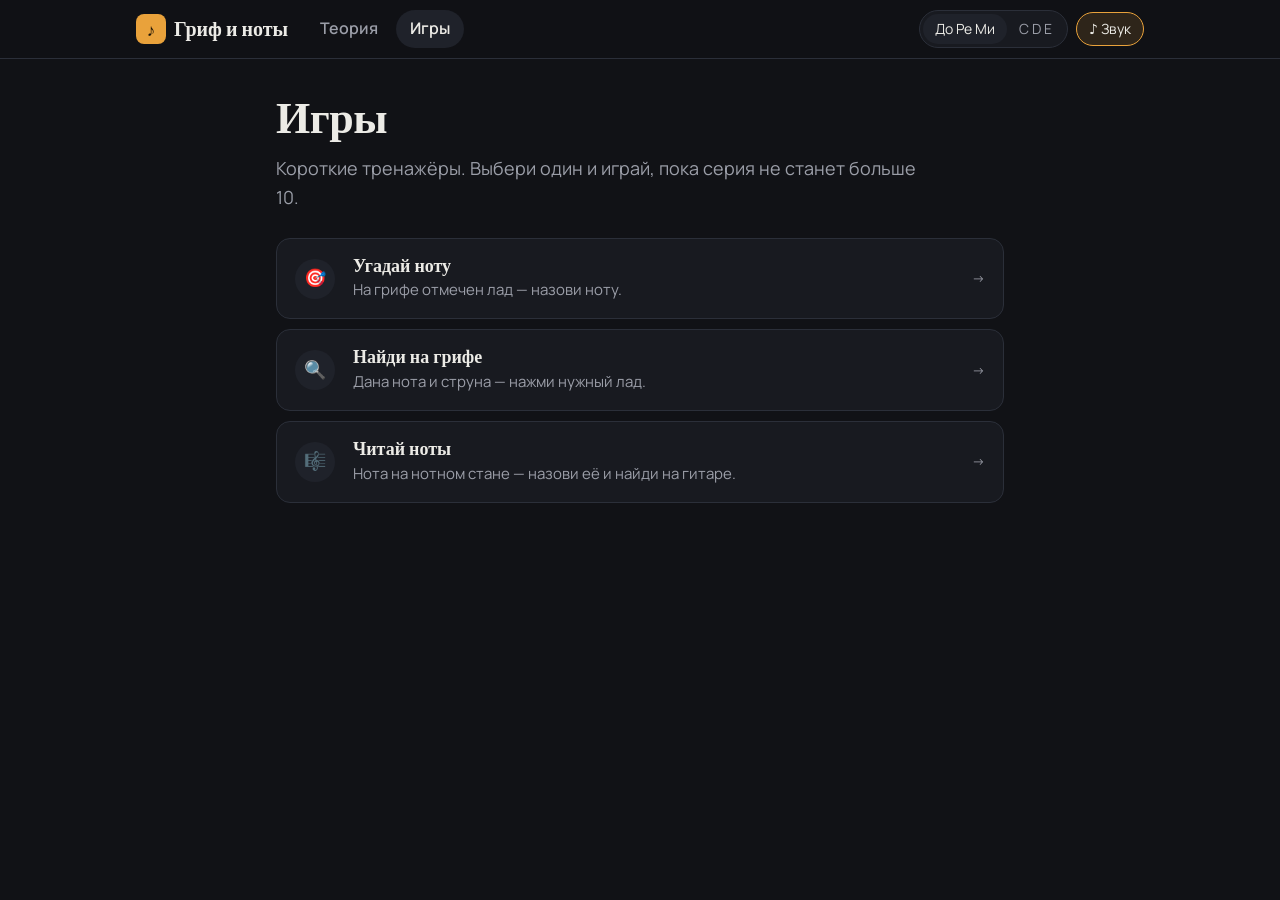
==== games/index.html @ 52883023 "Split site into theory lessons and separate games - Home page with two sections: Theory and Games - " ====
<!doctype html>
<html lang="ru">
<head>
  <meta charset="utf-8">
  <meta name="viewport" content="width=device-width, initial-scale=1">
  <title>Игры · Гриф и ноты</title>
  <link rel="preconnect" href="https://fonts.googleapis.com">
  <link rel="preconnect" href="https://fonts.gstatic.com" crossorigin>
  <link rel="stylesheet" href="https://fonts.googleapis.com/css2?family=Fraunces:ital,opsz,wght@0,9..144,600;1,9..144,600&family=Manrope:wght@400;600;700;800&display=swap">
  <link rel="stylesheet" href="../css/style.css">
</head>
<body data-root="../" data-section="games">
  <main class="page narrow">
    <h1>Игры</h1>
    <p class="lead">Короткие тренажёры. Выбери один и играй, пока серия не станет больше 10.</p>
    <div class="list" id="gameList"></div>
  </main>

  <script src="../js/core.js"></script>
  <script src="../js/layout.js"></script>
  <script>
    $('#gameList').innerHTML = GAMES.map(g => `
      <a class="list-item" href="${g.slug}.html">
        <span class="list-num">${g.icon}</span>
        <div><h3>${g.title}</h3><p>${g.desc}</p></div>
        <span class="badge">${store.best[g.slug] ? 'рекорд ' + store.best[g.slug] : '→'}</span>
      </a>`).join('');
  </script>
</body>
</html>
---- css/style.css ----
/* ==========================================================
   Гриф и ноты — shared styles
   Calm dark UI, one accent colour, sheet music on "paper".
   ========================================================== */

:root {
  --bg: #111216;
  --surface: #181a20;
  --surface-2: #1f222a;
  --border: #2b2f39;
  --text: #ecebe6;
  --muted: #9b9ea8;
  --accent: #e9a23b;
  --accent-soft: rgba(233, 162, 59, 0.14);
  --accent-ink: #1c1407;
  --ok: #3ccf7f;
  --bad: #ef5a54;
  --paper: #f7f3ea;
  --ink: #1d1b18;

  --font-head: 'Fraunces', Georgia, serif;
  --font-body: 'Manrope', system-ui, -apple-system, sans-serif;

  --radius: 14px;
  --radius-sm: 9px;
  color-scheme: dark;
}

* { box-sizing: border-box; }

html, body { margin: 0; background: var(--bg); }

body {
  color: var(--text);
  font-family: var(--font-body);
  font-size: 16px;
  line-height: 1.6;
  -webkit-font-smoothing: antialiased;
}

a { color: inherit; }
button { font: inherit; color: inherit; cursor: pointer; border: 0; background: none; }
button:focus-visible, a:focus-visible, summary:focus-visible {
  outline: 2px solid var(--accent);
  outline-offset: 2px;
}

h1, h2, h3 { font-family: var(--font-head); font-weight: 600; line-height: 1.2; margin: 0; }
h1 { font-size: clamp(30px, 6vw, 44px); letter-spacing: -0.01em; }
h2 { font-size: 24px; margin-top: 40px; margin-bottom: 10px; }
h3 { font-size: 19px; }
p { margin: 0 0 14px; }
.muted { color: var(--muted); }

/* ---------- top bar ---------- */
.topbar {
  position: sticky;
  top: 0;
  z-index: 10;
  background: rgba(17, 18, 22, 0.88);
  backdrop-filter: blur(10px);
  -webkit-backdrop-filter: blur(10px);
  border-bottom: 1px solid var(--border);
}
.topbar-inner {
  max-width: 1040px;
  margin: 0 auto;
  padding: 10px 16px;
  display: flex;
  align-items: center;
  gap: 18px;
  flex-wrap: wrap;
}
.brand {
  font-family: var(--font-head);
  font-weight: 600;
  font-size: 20px;
  text-decoration: none;
  display: flex;
  align-items: center;
  gap: 8px;
}
.brand-mark {
  display: inline-grid;
  place-items: center;
  width: 30px;
  height: 30px;
  border-radius: 8px;
  background: var(--accent);
  color: var(--accent-ink);
  font-size: 17px;
}
.mainnav { display: flex; gap: 4px; }
.mainnav a {
  text-decoration: none;
  padding: 6px 14px;
  border-radius: 999px;
  color: var(--muted);
  font-weight: 600;
}
.mainnav a:hover { color: var(--text); }
.mainnav a[aria-current="true"] { background: var(--surface-2); color: var(--text); }
.topbar-tools { margin-left: auto; display: flex; gap: 8px; align-items: center; }

/* ---------- segmented controls & toggles ---------- */
.seg {
  display: inline-flex;
  background: var(--surface);
  border: 1px solid var(--border);
  border-radius: 999px;
  padding: 3px;
}
.seg button {
  padding: 4px 12px;
  border-radius: 999px;
  font-size: 14px;
  color: var(--muted);
}
.seg button[aria-pressed="true"] { background: var(--surface-2); color: var(--text); }
.toggle {
  padding: 5px 12px;
  border-radius: 999px;
  border: 1px solid var(--border);
  font-size: 14px;
  color: var(--muted);
}
.toggle[aria-pressed="true"] { border-color: var(--accent); color: var(--text); background: var(--accent-soft); }

/* ---------- page shells ---------- */
.page {
  max-width: 1040px;
  margin: 0 auto;
  padding: 32px 16px 80px;
}
.page.narrow { max-width: 760px; }
.crumbs { font-size: 14px; color: var(--muted); margin-bottom: 14px; }
.crumbs a { text-decoration: none; }
.crumbs a:hover { color: var(--text); }
.lead { font-size: 18px; color: var(--muted); max-width: 60ch; margin-top: 10px; }

/* ---------- home ---------- */
.hero { padding: 28px 0 36px; }
.hero h1 { font-size: clamp(36px, 8vw, 60px); }
.hero h1 em { font-style: italic; color: var(--accent); }
.big-cards { display: grid; grid-template-columns: repeat(auto-fit, minmax(min(100%, 320px), 1fr)); gap: 18px; }
.big-card {
  display: flex;
  flex-direction: column;
  gap: 10px;
  padding: 26px;
  border-radius: var(--radius);
  background: var(--surface);
  border: 1px solid var(--border);
  text-decoration: none;
  transition: border-color 0.15s, transform 0.15s;
}
.big-card:hover { border-color: var(--accent); transform: translateY(-2px); }
.big-card .icon { font-size: 34px; line-height: 1; }
.big-card h2 { margin: 0; font-size: 28px; }
.big-card p { color: var(--muted); margin: 0; }
.big-card .meta { margin-top: auto; padding-top: 8px; color: var(--accent); font-weight: 700; font-size: 14px; }

/* ---------- lists of lessons / games ---------- */
.list { display: flex; flex-direction: column; gap: 10px; margin-top: 26px; }
.list-item {
  display: flex;
  align-items: center;
  gap: 18px;
  padding: 16px 18px;
  border-radius: var(--radius);
  background: var(--surface);
  border: 1px solid var(--border);
  text-decoration: none;
  transition: border-color 0.15s;
}
.list-item:hover { border-color: var(--accent); }
.list-num {
  flex: none;
  width: 40px;
  height: 40px;
  border-radius: 50%;
  display: grid;
  place-items: center;
  background: var(--surface-2);
  font-family: var(--font-head);
  font-size: 18px;
}
.list-item.done .list-num { background: var(--accent); color: var(--accent-ink); }
.list-item h3 { font-size: 18px; }
.list-item p { margin: 2px 0 0; color: var(--muted); font-size: 15px; }
.list-item .arrow { margin-left: auto; color: var(--muted); }
.list-item .badge { margin-left: auto; font-size: 13px; color: var(--muted); white-space: nowrap; }

/* ---------- lesson content ---------- */
.lesson h2 { scroll-margin-top: 80px; }
.lesson ul { padding-left: 20px; margin: 0 0 14px; }
.lesson li { margin-bottom: 6px; }
.lesson b { color: #fff; }
.callout {
  border-left: 3px solid var(--accent);
  background: var(--accent-soft);
  padding: 12px 16px;
  border-radius: 0 var(--radius-sm) var(--radius-sm) 0;
  margin: 18px 0;
}
.callout p:last-child { margin: 0; }

/* sheet music on paper */
.example {
  margin: 18px 0 22px;
  background: var(--paper);
  color: var(--ink);
  border-radius: var(--radius);
  padding: 8px 12px 10px;
}
.example .staff { width: 100%; min-height: 60px; }
.example .staff svg { display: block; max-width: 100%; }
.example figcaption {
  display: flex;
  align-items: center;
  justify-content: space-between;
  gap: 12px;
  font-size: 14px;
  color: #6b665d;
  padding: 2px 4px 0;
}
.play-btn {
  flex: none;
  display: inline-flex;
  align-items: center;
  gap: 6px;
  padding: 6px 14px;
  border-radius: 999px;
  background: var(--ink);
  color: var(--paper);
  font-size: 14px;
  font-weight: 600;
}
.play-btn:hover { background: #000; }
.example figure, .example { break-inside: avoid; }

/* interactive tool block (explorers) */
.tool {
  background: var(--surface);
  border: 1px solid var(--border);
  border-radius: var(--radius);
  padding: 18px;
  margin: 18px 0 24px;
  display: flex;
  flex-direction: column;
  gap: 14px;
}
.tool .example { margin: 0; }
.tool-row { display: flex; flex-wrap: wrap; gap: 8px; align-items: center; }
.tool-label { font-size: 13px; color: var(--muted); margin-right: 4px; }
.pill {
  padding: 6px 13px;
  border-radius: 999px;
  border: 1px solid var(--border);
  background: var(--surface-2);
  font-size: 14px;
}
.pill:hover { border-color: var(--muted); }
.pill[aria-pressed="true"] { background: var(--accent); border-color: var(--accent); color: var(--accent-ink); font-weight: 700; }
.chips { display: flex; flex-wrap: wrap; gap: 8px; }
.chip {
  display: flex;
  flex-direction: column;
  align-items: center;
  min-width: 62px;
  padding: 6px 10px;
  border-radius: var(--radius-sm);
  background: var(--surface-2);
  border: 1px solid var(--border);
}
.chip b { font-family: var(--font-head); font-size: 20px; font-weight: 600; }
.chip small { color: var(--muted); font-size: 12px; text-align: center; line-height: 1.3; }
.chip.root { border-color: var(--accent); }
.formula { font-weight: 700; letter-spacing: 0.06em; color: var(--accent); }

table { border-collapse: collapse; width: 100%; font-size: 15px; font-variant-numeric: tabular-nums; }
th, td { padding: 8px 10px; border-bottom: 1px solid var(--border); text-align: left; }
th { color: var(--muted); font-weight: 600; font-size: 13px; }
tr.clickable { cursor: pointer; }
tr.clickable:hover td { background: var(--surface-2); }
tr.clickable[aria-selected="true"] td { background: var(--accent-soft); }
.table-wrap { overflow-x: auto; border: 1px solid var(--border); border-radius: var(--radius); margin: 16px 0; }
.table-wrap tr:last-child td { border-bottom: 0; }

/* piano keyboard */
.piano { display: block; width: 100%; max-width: 520px; height: auto; margin: 6px auto; }
.piano .white { fill: var(--paper); stroke: #8d877c; }
.piano .black { fill: var(--ink); }
.piano .hl { fill: var(--accent); }
.piano text { font-family: var(--font-body); font-size: 12px; font-weight: 700; text-anchor: middle; fill: var(--ink); }
.piano .black-label { fill: var(--paper); font-size: 10px; }
.piano .step { font-size: 11px; fill: #b6542f; }

/* lesson prev/next */
.pager { display: grid; grid-template-columns: 1fr 1fr; gap: 12px; margin-top: 48px; }
.pager a {
  display: block;
  padding: 14px 16px;
  border-radius: var(--radius);
  border: 1px solid var(--border);
  text-decoration: none;
}
.pager a:hover { border-color: var(--accent); }
.pager small { display: block; color: var(--muted); font-size: 13px; }
.pager .next { text-align: right; grid-column: 2; }

/* ---------- fretboard ---------- */
.scroll-x { overflow-x: auto; -webkit-overflow-scrolling: touch; }
.board { display: block; width: 100%; min-width: 640px; height: auto; user-select: none; }
.board .wood { fill: #241e1a; }
.board .fret { stroke: #8a8278; stroke-width: 2; }
.board .nut { fill: var(--paper); }
.board .inlay { fill: #4a3f37; }
.board .string { stroke: #d2cabd; }
.board .string.active { stroke: var(--accent); }
.board .out { fill: var(--bg); opacity: 0.7; }
.board .cell { fill: transparent; }
.board.clickable .cell { cursor: pointer; }
.board.clickable .cell:hover { fill: #fff; fill-opacity: 0.08; }
.board .heat-good { fill: var(--ok); fill-opacity: 0.25; }
.board .heat-mid { fill: var(--accent); fill-opacity: 0.3; }
.board .heat-bad { fill: var(--bad); fill-opacity: 0.4; }
.board .mk { pointer-events: none; }
.board .mk circle { stroke-width: 2; }
.board .mk text { font-family: var(--font-body); font-weight: 800; text-anchor: middle; dominant-baseline: central; }
.board .mk.target circle { fill: var(--accent); stroke: var(--paper); }
.board .mk.target text { fill: var(--accent-ink); }
.board .mk.ok circle { fill: var(--ok); stroke: var(--bg); }
.board .mk.ok text, .board .mk.note text { fill: var(--ink); }
.board .mk.bad circle { fill: var(--bad); stroke: var(--bg); }
.board .mk.bad text, .board .mk.root text { fill: #fff; }
.board .mk.root circle { fill: var(--accent); stroke: var(--paper); }
.board .mk.root text { fill: var(--accent-ink); }
.board .mk.note circle { fill: var(--paper); stroke: var(--bg); }
.board .fnum { fill: var(--muted); font-family: var(--font-body); font-size: 12px; text-anchor: middle; }

/* ---------- games ---------- */
.game-head { display: flex; flex-wrap: wrap; align-items: flex-end; justify-content: space-between; gap: 16px; }
.stats { display: flex; gap: 8px; }
.stat {
  min-width: 78px;
  padding: 6px 12px;
  border-radius: var(--radius-sm);
  background: var(--surface);
  border: 1px solid var(--border);
  text-align: center;
}
.stat b { display: block; font-family: var(--font-head); font-size: 22px; line-height: 1.2; font-variant-numeric: tabular-nums; }
.stat small { font-size: 12px; color: var(--muted); }

.settings { margin: 20px 0 0; }
.settings summary {
  display: inline-flex;
  align-items: center;
  gap: 6px;
  cursor: pointer;
  color: var(--muted);
  font-size: 14px;
  list-style: none;
  padding: 5px 12px;
  border-radius: 999px;
  border: 1px solid var(--border);
}
.settings summary::-webkit-details-marker { display: none; }
.settings[open] summary { color: var(--text); }
.settings-body { display: flex; flex-wrap: wrap; gap: 14px 22px; align-items: center; padding: 14px 2px 0; }
.setting { display: flex; align-items: center; gap: 8px; font-size: 14px; color: var(--muted); }

.stage {
  margin-top: 18px;
  background: var(--surface);
  border: 1px solid var(--border);
  border-radius: var(--radius);
  padding: 22px;
  display: flex;
  flex-direction: column;
  gap: 18px;
  min-width: 0;
}
.prompt { display: flex; flex-wrap: wrap; align-items: center; justify-content: space-between; gap: 10px; }
.question { font-family: var(--font-head); font-size: clamp(24px, 5vw, 32px); font-weight: 600; line-height: 1.15; }
.question mark { background: var(--accent); color: var(--accent-ink); padding: 0 0.2em; border-radius: 6px; }
.question-sub { display: block; color: var(--muted); font-size: 15px; margin-top: 4px; font-family: var(--font-body); }
.ghost-btn {
  padding: 7px 14px;
  border-radius: 999px;
  border: 1px solid var(--border);
  font-size: 14px;
  font-weight: 600;
}
.ghost-btn:hover { border-color: var(--text); }

.answers { display: grid; grid-template-columns: repeat(auto-fill, minmax(76px, 1fr)); gap: 8px; }
.answer {
  font-weight: 700;
  font-size: 18px;
  padding: 11px 4px;
  border-radius: var(--radius-sm);
  background: var(--surface-2);
  border: 1px solid var(--border);
  transition: transform 0.08s, border-color 0.15s;
}
.answer:hover { border-color: var(--muted); }
.answer:active { transform: translateY(1px); }
.answer.sharp { color: var(--muted); }
.answer.right { background: var(--ok); border-color: var(--ok); color: var(--ink); }
.answer.wrong { background: var(--bad); border-color: var(--bad); color: #fff; }
.answer:disabled { cursor: default; }

.feedback { min-height: 52px; display: flex; flex-wrap: wrap; align-items: center; gap: 10px 16px; }
.feedback p { margin: 0; max-width: 62ch; }
.hint { color: var(--muted); font-size: 15px; }
.verdict { font-weight: 800; font-size: 18px; padding: 4px 14px; border-radius: 999px; animation: pop 0.2s ease-out; }
.verdict.ok { background: var(--ok); color: var(--ink); }
.verdict.bad { background: var(--bad); color: #fff; }
@keyframes pop { from { transform: scale(1.25); } to { transform: scale(1); } }
.next-btn {
  padding: 9px 18px;
  border-radius: 999px;
  background: var(--accent);
  color: var(--accent-ink);
  font-weight: 800;
}
.path { color: var(--accent); font-weight: 600; }
.sublabel { font-size: 13px; color: var(--muted); }
.game-foot { margin-top: 16px; display: flex; justify-content: space-between; flex-wrap: wrap; gap: 10px; color: var(--muted); font-size: 14px; }
.game-foot button { color: var(--muted); text-decoration: underline; }

.staff-stage { background: var(--paper); border-radius: var(--radius); padding: 10px; display: flex; justify-content: center; }
.staff-stage .staff { width: 100%; max-width: 460px; }

/* ---------- footer ---------- */
.site-foot { max-width: 1040px; margin: 0 auto; padding: 0 16px 40px; color: var(--muted); font-size: 13px; }

@media (max-width: 600px) {
  .page { padding-top: 22px; }
  .topbar-inner { gap: 10px; }
  .topbar-tools { margin-left: 0; width: 100%; }
  .mainnav { margin-left: auto; }
  .stage { padding: 16px; }
  .stats { width: 100%; }
  .stat { flex: 1; min-width: 0; }
}
@media (prefers-reduced-motion: reduce) {
  .verdict { animation: none; }
  .big-card, .answer { transition: none; }
}
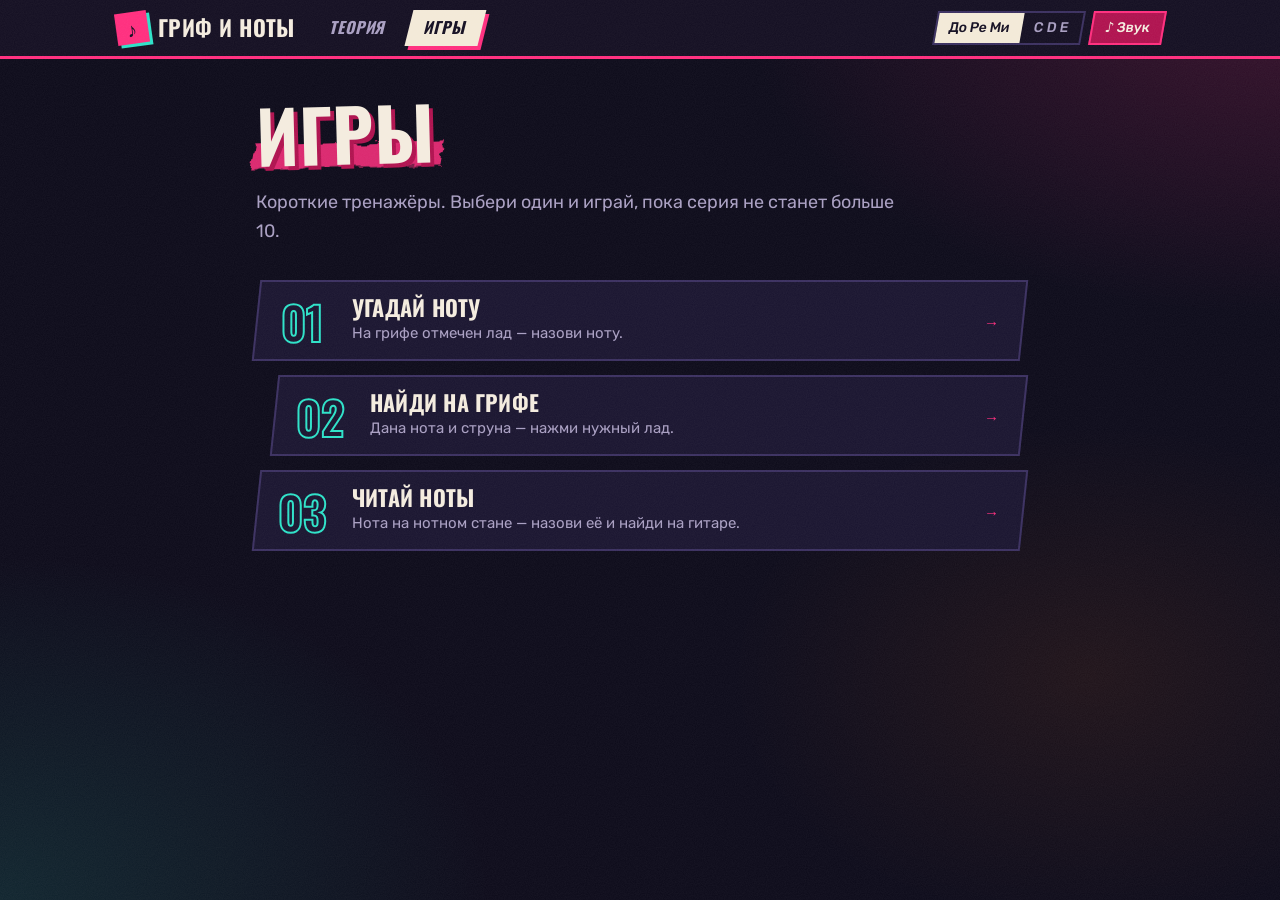
==== commit 01904a5f: "Restyle site with painterly night-city look - Neon palette, film grain, halftone and brush-stroke SV" ====
--- a/games/index.html
+++ b/games/index.html
@@ -6,7 +6,7 @@
   <title>Игры · Гриф и ноты</title>
   <link rel="preconnect" href="https://fonts.googleapis.com">
   <link rel="preconnect" href="https://fonts.gstatic.com" crossorigin>
-  <link rel="stylesheet" href="https://fonts.googleapis.com/css2?family=Fraunces:ital,opsz,wght@0,9..144,600;1,9..144,600&family=Manrope:wght@400;600;700;800&display=swap">
+  <link rel="stylesheet" href="https://fonts.googleapis.com/css2?family=Oswald:wght@500;700&family=Rubik:wght@400;500;700&family=Caveat:wght@600;700&display=swap">
   <link rel="stylesheet" href="../css/style.css">
 </head>
 <body data-root="../" data-section="games">
@@ -19,9 +19,9 @@
   <script src="../js/core.js"></script>
   <script src="../js/layout.js"></script>
   <script>
-    $('#gameList').innerHTML = GAMES.map(g => `
+    $('#gameList').innerHTML = GAMES.map((g, i) => `
       <a class="list-item" href="${g.slug}.html">
-        <span class="list-num">${g.icon}</span>
+        <span class="list-num">${String(i + 1).padStart(2, '0')}</span>
         <div><h3>${g.title}</h3><p>${g.desc}</p></div>
         <span class="badge">${store.best[g.slug] ? 'рекорд ' + store.best[g.slug] : '→'}</span>
       </a>`).join('');
--- a/css/style.css
+++ b/css/style.css
@@ -1,218 +1,406 @@
 /* ==========================================================
-   Гриф и ноты — shared styles
-   Calm dark UI, one accent colour, sheet music on "paper".
+   Гриф и ноты — "night city" style.
+   Painterly collage (neon, grain, brush strokes) + Persona-like
+   graphic slants. Sheet music lives on torn cream paper.
    ========================================================== */
 
 :root {
-  --bg: #111216;
-  --surface: #181a20;
-  --surface-2: #1f222a;
-  --border: #2b2f39;
-  --text: #ecebe6;
-  --muted: #9b9ea8;
-  --accent: #e9a23b;
-  --accent-soft: rgba(233, 162, 59, 0.14);
-  --accent-ink: #1c1407;
-  --ok: #3ccf7f;
-  --bad: #ef5a54;
-  --paper: #f7f3ea;
-  --ink: #1d1b18;
-
-  --font-head: 'Fraunces', Georgia, serif;
-  --font-body: 'Manrope', system-ui, -apple-system, sans-serif;
-
-  --radius: 14px;
-  --radius-sm: 9px;
+  --night: #0d0b1a;
+  --night-2: #151129;
+  --panel: #1a1530;
+  --panel-2: #231c3d;
+  --line: #3b3060;
+  --text: #f4ecdf;
+  --muted: #a99fc2;
+
+  --pink: #ff2e7e;
+  --pink-dk: #b0124f;
+  --teal: #2de2c8;
+  --orange: #ff7a1a;
+  --yellow: #ffd23f;
+
+  --ok: var(--teal);
+  --bad: var(--orange);
+  --paper: #f3ead8;
+  --ink: #140f22;
+
+  --f-disp: 'Oswald', 'Arial Narrow', Impact, sans-serif;
+  --f-body: 'Rubik', system-ui, -apple-system, sans-serif;
+  --f-hand: 'Caveat', 'Segoe Print', cursive;
+
+  --grain: url("data:image/svg+xml,%3Csvg xmlns='http://www.w3.org/2000/svg' width='220' height='220'%3E%3Cfilter id='n'%3E%3CfeTurbulence type='fractalNoise' baseFrequency='.9' numOctaves='3' stitchTiles='stitch'/%3E%3CfeColorMatrix values='0 0 0 0 1 0 0 0 0 1 0 0 0 0 1 .7 0 0 0 0'/%3E%3C/filter%3E%3Crect width='100%25' height='100%25' filter='url(%23n)'/%3E%3C/svg%3E");
+  --grain-dark: url("data:image/svg+xml,%3Csvg xmlns='http://www.w3.org/2000/svg' width='220' height='220'%3E%3Cfilter id='n'%3E%3CfeTurbulence type='fractalNoise' baseFrequency='.8' numOctaves='3' stitchTiles='stitch'/%3E%3CfeColorMatrix values='0 0 0 0 .3 0 0 0 0 .2 0 0 0 0 .1 .35 0 0 0 0'/%3E%3C/filter%3E%3Crect width='100%25' height='100%25' filter='url(%23n)'/%3E%3C/svg%3E");
   color-scheme: dark;
 }
 
 * { box-sizing: border-box; }
 
-html, body { margin: 0; background: var(--bg); }
-
+html { background: var(--night); }
 body {
+  margin: 0;
+  min-height: 100vh;
   color: var(--text);
-  font-family: var(--font-body);
+  font-family: var(--f-body);
   font-size: 16px;
   line-height: 1.6;
-  -webkit-font-smoothing: antialiased;
+  background:
+    radial-gradient(60vw 50vh at 100% 0%, rgba(255, 46, 126, 0.18), transparent 70%),
+    radial-gradient(55vw 55vh at 0% 100%, rgba(45, 226, 200, 0.12), transparent 70%),
+    radial-gradient(40vw 40vh at 85% 75%, rgba(255, 122, 26, 0.08), transparent 70%),
+    var(--night);
+  background-attachment: fixed;
+  overflow-x: hidden;
+}
+/* halftone patch, top right */
+body::before {
+  content: "";
+  position: fixed;
+  inset: 0;
+  pointer-events: none;
+  z-index: -1;
+  background-image: radial-gradient(circle, rgba(255, 46, 126, 0.55) 1.2px, transparent 1.8px);
+  background-size: 11px 11px;
+  -webkit-mask-image: radial-gradient(35vw 30vh at 92% 8%, #000, transparent 70%);
+  mask-image: radial-gradient(35vw 30vh at 92% 8%, #000, transparent 70%);
+  opacity: 0.5;
+}
+/* film grain over everything */
+body::after {
+  content: "";
+  position: fixed;
+  inset: 0;
+  pointer-events: none;
+  z-index: 100;
+  background-image: var(--grain);
+  opacity: 0.07;
 }
 
 a { color: inherit; }
 button { font: inherit; color: inherit; cursor: pointer; border: 0; background: none; }
-button:focus-visible, a:focus-visible, summary:focus-visible {
-  outline: 2px solid var(--accent);
-  outline-offset: 2px;
-}
-
-h1, h2, h3 { font-family: var(--font-head); font-weight: 600; line-height: 1.2; margin: 0; }
-h1 { font-size: clamp(30px, 6vw, 44px); letter-spacing: -0.01em; }
-h2 { font-size: 24px; margin-top: 40px; margin-bottom: 10px; }
-h3 { font-size: 19px; }
+button:focus-visible, a:focus-visible, summary:focus-visible { outline: 3px solid var(--yellow); outline-offset: 3px; }
+
+h1, h2, h3 { font-family: var(--f-disp); font-weight: 700; line-height: 1.05; margin: 0; text-transform: uppercase; letter-spacing: 0.01em; }
+h1 { font-size: clamp(40px, 8vw, 72px); }
+h2 { font-size: clamp(26px, 4.5vw, 34px); }
+h3 { font-size: 20px; }
 p { margin: 0 0 14px; }
 .muted { color: var(--muted); }
+.hand { font-family: var(--f-hand); font-weight: 700; }
+
+/* brush highlight behind a word: <span class="brush">…</span> */
+.brush { position: relative; display: inline-block; z-index: 0; padding: 0 0.12em; }
+.brush::before {
+  content: "";
+  position: absolute;
+  inset: 8% -0.08em 2% -0.08em;
+  background: var(--pink);
+  transform: rotate(-2deg) skewX(-8deg);
+  filter: url(#rough);
+  z-index: -1;
+}
+.brush.teal::before { background: var(--teal); }
+.brush.teal { color: var(--ink); }
 
 /* ---------- top bar ---------- */
 .topbar {
   position: sticky;
   top: 0;
-  z-index: 10;
-  background: rgba(17, 18, 22, 0.88);
-  backdrop-filter: blur(10px);
-  -webkit-backdrop-filter: blur(10px);
-  border-bottom: 1px solid var(--border);
+  z-index: 20;
+  background: var(--ink);
+  border-bottom: 3px solid var(--pink);
 }
 .topbar-inner {
-  max-width: 1040px;
+  max-width: 1080px;
   margin: 0 auto;
   padding: 10px 16px;
   display: flex;
   align-items: center;
-  gap: 18px;
+  gap: 20px;
   flex-wrap: wrap;
 }
 .brand {
-  font-family: var(--font-head);
-  font-weight: 600;
-  font-size: 20px;
+  display: flex;
+  align-items: center;
+  gap: 10px;
   text-decoration: none;
-  display: flex;
-  align-items: center;
-  gap: 8px;
+  font-family: var(--f-disp);
+  font-weight: 700;
+  font-size: 22px;
+  text-transform: uppercase;
+  letter-spacing: 0.02em;
 }
 .brand-mark {
   display: inline-grid;
   place-items: center;
-  width: 30px;
-  height: 30px;
-  border-radius: 8px;
-  background: var(--accent);
-  color: var(--accent-ink);
-  font-size: 17px;
-}
-.mainnav { display: flex; gap: 4px; }
+  width: 32px;
+  height: 32px;
+  background: var(--pink);
+  color: var(--ink);
+  font-size: 20px;
+  transform: rotate(-8deg);
+  box-shadow: 3px 3px 0 var(--teal);
+}
+.mainnav { display: flex; gap: 6px; }
 .mainnav a {
   text-decoration: none;
-  padding: 6px 14px;
-  border-radius: 999px;
+  font-family: var(--f-disp);
+  font-weight: 700;
+  text-transform: uppercase;
+  letter-spacing: 0.05em;
+  font-size: 16px;
+  padding: 5px 16px;
   color: var(--muted);
-  font-weight: 600;
+  transform: skewX(-14deg);
+  display: inline-block;
 }
 .mainnav a:hover { color: var(--text); }
-.mainnav a[aria-current="true"] { background: var(--surface-2); color: var(--text); }
+.mainnav a[aria-current="true"] { background: var(--paper); color: var(--ink); box-shadow: 4px 4px 0 var(--pink); }
 .topbar-tools { margin-left: auto; display: flex; gap: 8px; align-items: center; }
 
 /* ---------- segmented controls & toggles ---------- */
-.seg {
-  display: inline-flex;
-  background: var(--surface);
-  border: 1px solid var(--border);
-  border-radius: 999px;
-  padding: 3px;
-}
-.seg button {
-  padding: 4px 12px;
-  border-radius: 999px;
-  font-size: 14px;
-  color: var(--muted);
-}
-.seg button[aria-pressed="true"] { background: var(--surface-2); color: var(--text); }
-.toggle {
-  padding: 5px 12px;
-  border-radius: 999px;
-  border: 1px solid var(--border);
-  font-size: 14px;
-  color: var(--muted);
-}
-.toggle[aria-pressed="true"] { border-color: var(--accent); color: var(--text); background: var(--accent-soft); }
+.seg { display: inline-flex; border: 2px solid var(--line); transform: skewX(-10deg); }
+.seg button { padding: 4px 12px; font-size: 14px; font-weight: 500; color: var(--muted); }
+.seg button[aria-pressed="true"] { background: var(--paper); color: var(--ink); }
+.toggle { padding: 4px 12px; font-size: 14px; font-weight: 500; color: var(--muted); border: 2px solid var(--line); transform: skewX(-10deg); }
+.toggle[aria-pressed="true"] { border-color: var(--pink); background: var(--pink-dk); color: var(--text); }
 
 /* ---------- page shells ---------- */
-.page {
-  max-width: 1040px;
-  margin: 0 auto;
-  padding: 32px 16px 80px;
-}
-.page.narrow { max-width: 760px; }
-.crumbs { font-size: 14px; color: var(--muted); margin-bottom: 14px; }
-.crumbs a { text-decoration: none; }
-.crumbs a:hover { color: var(--text); }
-.lead { font-size: 18px; color: var(--muted); max-width: 60ch; margin-top: 10px; }
+.page { max-width: 1080px; margin: 0 auto; padding: 36px 16px 90px; }
+.page.narrow { max-width: 800px; }
+.crumbs {
+  display: inline-block;
+  margin-bottom: 18px;
+  padding: 3px 12px;
+  background: var(--teal);
+  color: var(--ink);
+  font-family: var(--f-disp);
+  font-weight: 700;
+  text-transform: uppercase;
+  letter-spacing: 0.12em;
+  font-size: 13px;
+  transform: rotate(-2deg) skewX(-10deg);
+}
+.crumbs a, .lesson .crumbs a { color: inherit; text-decoration: none; }
+.crumbs a:hover { text-decoration: underline; }
+.lead { font-size: 18px; color: var(--muted); max-width: 58ch; margin-top: 16px; }
+
+/* big lesson/game titles get a pink offset and a brush stroke */
+.lesson > h1, .page > h1, .game-head h1 {
+  position: relative;
+  display: inline-block;
+  text-shadow: 4px 4px 0 var(--pink-dk);
+  transform: rotate(-1.5deg);
+  z-index: 0;
+}
+.lesson > h1::after, .page > h1::after, .game-head h1::after {
+  content: "";
+  position: absolute;
+  left: -2%;
+  right: -4%;
+  bottom: 4%;
+  height: 32%;
+  background: var(--pink);
+  filter: url(#rough);
+  transform: skewX(-12deg);
+  z-index: -1;
+  opacity: 0.85;
+}
 
 /* ---------- home ---------- */
-.hero { padding: 28px 0 36px; }
-.hero h1 { font-size: clamp(36px, 8vw, 60px); }
-.hero h1 em { font-style: italic; color: var(--accent); }
-.big-cards { display: grid; grid-template-columns: repeat(auto-fit, minmax(min(100%, 320px), 1fr)); gap: 18px; }
+.hero {
+  display: grid;
+  grid-template-columns: 1.05fr 1fr;
+  align-items: center;
+  gap: 10px 24px;
+  padding: 8px 0 30px;
+}
+.hero-text { position: relative; z-index: 1; }
+.hero-kicker {
+  display: inline-block;
+  background: var(--ink);
+  color: var(--teal);
+  border: 2px solid var(--teal);
+  font-family: var(--f-disp);
+  font-weight: 500;
+  letter-spacing: 0.2em;
+  text-transform: uppercase;
+  font-size: 13px;
+  padding: 3px 12px;
+  transform: skewX(-14deg) rotate(-2deg);
+}
+.hero h1 {
+  margin-top: 14px;
+  font-size: clamp(56px, 11vw, 118px);
+  line-height: 0.86;
+  text-shadow: 5px 5px 0 var(--pink-dk);
+  transform: rotate(-3deg);
+}
+.hero h1 .line2 {
+  display: inline-block;
+  margin-left: 0.5em;
+  background: var(--paper);
+  color: var(--ink);
+  padding: 0 0.12em;
+  text-shadow: none;
+  transform: skewX(-10deg);
+  box-shadow: 7px 7px 0 var(--pink);
+}
+.hero-note {
+  font-family: var(--f-hand);
+  font-weight: 700;
+  font-size: 30px;
+  color: var(--yellow);
+  transform: rotate(-4deg);
+  margin: 22px 0 0 6px;
+  line-height: 1.1;
+}
+.hero-note::before { content: "↳ "; color: var(--pink); }
+.hero .lead { margin-top: 14px; }
+.hero-art { width: 100%; height: auto; display: block; overflow: visible; }
+
+.big-cards { display: grid; grid-template-columns: repeat(auto-fit, minmax(min(100%, 330px), 1fr)); gap: 34px; padding: 10px 6px; }
 .big-card {
+  position: relative;
   display: flex;
   flex-direction: column;
   gap: 10px;
-  padding: 26px;
-  border-radius: var(--radius);
-  background: var(--surface);
-  border: 1px solid var(--border);
+  padding: 34px 28px 26px;
   text-decoration: none;
-  transition: border-color 0.15s, transform 0.15s;
-}
-.big-card:hover { border-color: var(--accent); transform: translateY(-2px); }
-.big-card .icon { font-size: 34px; line-height: 1; }
-.big-card h2 { margin: 0; font-size: 28px; }
-.big-card p { color: var(--muted); margin: 0; }
-.big-card .meta { margin-top: auto; padding-top: 8px; color: var(--accent); font-weight: 700; font-size: 14px; }
+  transition: transform 0.18s;
+}
+.big-card .num {
+  position: absolute;
+  right: 18px;
+  top: -6px;
+  font-family: var(--f-disp);
+  font-weight: 700;
+  font-size: 96px;
+  line-height: 1;
+  color: transparent;
+  -webkit-text-stroke: 2px currentColor;
+  opacity: 0.5;
+}
+.big-card h2 { font-size: 46px; }
+.big-card p { margin: 0; max-width: 34ch; }
+.big-card .meta { margin-top: auto; padding-top: 10px; font-family: var(--f-hand); font-weight: 700; font-size: 26px; }
+.big-card.paper {
+  background: var(--grain-dark), var(--paper);
+  color: var(--ink);
+  transform: rotate(-1.5deg);
+  box-shadow: 9px 9px 0 var(--teal);
+}
+.big-card.paper .meta { color: var(--pink-dk); }
+.big-card.neon {
+  background: var(--grain-dark), var(--pink);
+  color: var(--ink);
+  transform: rotate(1.2deg);
+  box-shadow: 9px 9px 0 var(--paper);
+}
+.big-card.neon .meta { color: var(--ink); }
+.big-card:hover { transform: rotate(0deg) translateY(-4px); }
+/* masking tape */
+.big-card::before, .example::before {
+  content: "";
+  position: absolute;
+  top: -12px;
+  left: 50%;
+  width: 110px;
+  height: 26px;
+  margin-left: -55px;
+  background: rgba(243, 234, 216, 0.55);
+  transform: rotate(-4deg);
+  box-shadow: 0 1px 2px rgba(0, 0, 0, 0.2);
+}
 
 /* ---------- lists of lessons / games ---------- */
-.list { display: flex; flex-direction: column; gap: 10px; margin-top: 26px; }
+.list { display: flex; flex-direction: column; gap: 14px; margin-top: 34px; }
 .list-item {
-  display: flex;
-  align-items: center;
-  gap: 18px;
-  padding: 16px 18px;
-  border-radius: var(--radius);
-  background: var(--surface);
-  border: 1px solid var(--border);
+  position: relative;
+  display: flex;
+  align-items: center;
+  gap: 20px;
+  padding: 14px 22px 14px 16px;
+  background: var(--panel);
+  border: 2px solid var(--line);
   text-decoration: none;
-  transition: border-color 0.15s;
-}
-.list-item:hover { border-color: var(--accent); }
+  transform: skewX(-6deg);
+  transition: transform 0.15s, box-shadow 0.15s, border-color 0.15s;
+}
+.list-item > * { transform: skewX(6deg); }
+.list-item:nth-child(even) { margin-left: 18px; }
+.list-item:hover { border-color: var(--paper); box-shadow: 7px 7px 0 var(--pink); transform: skewX(-6deg) translateX(6px); }
 .list-num {
   flex: none;
-  width: 40px;
-  height: 40px;
-  border-radius: 50%;
-  display: grid;
-  place-items: center;
-  background: var(--surface-2);
-  font-family: var(--font-head);
-  font-size: 18px;
-}
-.list-item.done .list-num { background: var(--accent); color: var(--accent-ink); }
-.list-item h3 { font-size: 18px; }
+  width: 58px;
+  font-family: var(--f-disp);
+  font-weight: 700;
+  font-size: 46px;
+  line-height: 1;
+  text-align: center;
+  color: transparent;
+  -webkit-text-stroke: 2px var(--teal);
+}
+.list-item.done .list-num { color: var(--pink); -webkit-text-stroke: 0; }
+.list-item h3 { font-size: 22px; }
 .list-item p { margin: 2px 0 0; color: var(--muted); font-size: 15px; }
-.list-item .arrow { margin-left: auto; color: var(--muted); }
-.list-item .badge { margin-left: auto; font-size: 13px; color: var(--muted); white-space: nowrap; }
+.list-item .arrow, .list-item .badge { margin-left: auto; font-family: var(--f-disp); color: var(--pink); font-size: 22px; white-space: nowrap; }
+.list-item .badge { font-size: 15px; letter-spacing: 0.08em; text-transform: uppercase; }
+.list-item .emoji { font-size: 34px; -webkit-text-stroke: 0; color: inherit; }
 
 /* ---------- lesson content ---------- */
-.lesson h2 { scroll-margin-top: 80px; }
-.lesson ul { padding-left: 20px; margin: 0 0 14px; }
-.lesson li { margin-bottom: 6px; }
+.lesson h2 { position: relative; margin-top: 56px; margin-bottom: 16px; scroll-margin-top: 90px; display: inline-block; z-index: 0; }
+.lesson h2::after {
+  content: "";
+  position: absolute;
+  left: -6px;
+  right: -14px;
+  bottom: -4px;
+  height: 11px;
+  background: var(--teal);
+  filter: url(#rough);
+  transform: rotate(-1deg);
+  z-index: -1;
+  opacity: 0.85;
+}
+.lesson h2:nth-of-type(3n+2)::after { background: var(--pink); }
+.lesson h2:nth-of-type(3n)::after { background: var(--orange); }
+.lesson ul { padding-left: 22px; margin: 0 0 14px; }
+.lesson li { margin-bottom: 7px; }
+.lesson li::marker { color: var(--pink); }
 .lesson b { color: #fff; }
+.lesson a { color: var(--teal); }
 .callout {
-  border-left: 3px solid var(--accent);
-  background: var(--accent-soft);
-  padding: 12px 16px;
-  border-radius: 0 var(--radius-sm) var(--radius-sm) 0;
-  margin: 18px 0;
+  position: relative;
+  margin: 26px 0;
+  padding: 16px 20px 16px 26px;
+  background: var(--panel);
+  border: 2px solid var(--line);
+  transform: rotate(-0.4deg);
+}
+.callout::before {
+  content: "";
+  position: absolute;
+  left: -4px;
+  top: 6px;
+  bottom: 6px;
+  width: 10px;
+  background: var(--yellow);
+  filter: url(#rough);
 }
 .callout p:last-child { margin: 0; }
 
-/* sheet music on paper */
+/* sheet music on torn paper */
 .example {
-  margin: 18px 0 22px;
-  background: var(--paper);
+  position: relative;
+  margin: 30px 0 32px;
+  padding: 14px 16px 12px;
+  background: var(--grain-dark), var(--paper);
   color: var(--ink);
-  border-radius: var(--radius);
-  padding: 8px 12px 10px;
-}
+  transform: rotate(-0.5deg);
+  box-shadow: 7px 7px 0 var(--pink);
+}
+.example:nth-of-type(even) { transform: rotate(0.4deg); box-shadow: 7px 7px 0 var(--teal); }
+.example:nth-of-type(even)::before { left: 18%; transform: rotate(3deg); }
 .example .staff { width: 100%; min-height: 60px; }
 .example .staff svg { display: block; max-width: 100%; }
 .example figcaption {
@@ -220,233 +408,284 @@
   align-items: center;
   justify-content: space-between;
   gap: 12px;
-  font-size: 14px;
-  color: #6b665d;
   padding: 2px 4px 0;
+  font-family: var(--f-hand);
+  font-weight: 600;
+  font-size: 21px;
+  line-height: 1.2;
+  color: #5b4c66;
 }
 .play-btn {
   flex: none;
   display: inline-flex;
   align-items: center;
   gap: 6px;
-  padding: 6px 14px;
-  border-radius: 999px;
+  padding: 6px 16px;
   background: var(--ink);
   color: var(--paper);
+  font-family: var(--f-disp);
+  font-weight: 500;
+  text-transform: uppercase;
+  letter-spacing: 0.08em;
   font-size: 14px;
-  font-weight: 600;
-}
-.play-btn:hover { background: #000; }
-.example figure, .example { break-inside: avoid; }
-
-/* interactive tool block (explorers) */
+  transform: skewX(-12deg);
+  box-shadow: 3px 3px 0 var(--pink);
+}
+.play-btn:hover { background: var(--pink); color: var(--ink); box-shadow: 3px 3px 0 var(--ink); }
+
+/* interactive tool block */
 .tool {
-  background: var(--surface);
-  border: 1px solid var(--border);
-  border-radius: var(--radius);
-  padding: 18px;
-  margin: 18px 0 24px;
+  margin: 26px 0 30px;
+  padding: 20px;
+  background: var(--panel);
+  border: 2px solid var(--paper);
+  box-shadow: 9px 9px 0 var(--teal);
   display: flex;
   flex-direction: column;
   gap: 14px;
 }
-.tool .example { margin: 0; }
+.tool .example { margin: 6px 0 0; transform: none; box-shadow: none; }
+.tool .example::before { display: none; }
 .tool-row { display: flex; flex-wrap: wrap; gap: 8px; align-items: center; }
-.tool-label { font-size: 13px; color: var(--muted); margin-right: 4px; }
+.tool-label { font-family: var(--f-hand); font-weight: 700; font-size: 22px; color: var(--yellow); margin-right: 6px; }
 .pill {
-  padding: 6px 13px;
-  border-radius: 999px;
-  border: 1px solid var(--border);
-  background: var(--surface-2);
+  padding: 5px 13px;
+  border: 2px solid var(--line);
+  background: var(--night-2);
   font-size: 14px;
-}
-.pill:hover { border-color: var(--muted); }
-.pill[aria-pressed="true"] { background: var(--accent); border-color: var(--accent); color: var(--accent-ink); font-weight: 700; }
+  font-weight: 500;
+}
+.pill:hover { border-color: var(--paper); }
+.pill[aria-pressed="true"] { background: var(--pink); border-color: var(--pink); color: var(--ink); font-weight: 700; box-shadow: 3px 3px 0 var(--paper); }
 .chips { display: flex; flex-wrap: wrap; gap: 8px; }
 .chip {
   display: flex;
   flex-direction: column;
   align-items: center;
-  min-width: 62px;
+  min-width: 64px;
   padding: 6px 10px;
-  border-radius: var(--radius-sm);
-  background: var(--surface-2);
-  border: 1px solid var(--border);
-}
-.chip b { font-family: var(--font-head); font-size: 20px; font-weight: 600; }
+  background: var(--night-2);
+  border: 2px solid var(--line);
+}
+.chip b { font-family: var(--f-disp); font-size: 21px; }
 .chip small { color: var(--muted); font-size: 12px; text-align: center; line-height: 1.3; }
-.chip.root { border-color: var(--accent); }
-.formula { font-weight: 700; letter-spacing: 0.06em; color: var(--accent); }
+.chip.root { border-color: var(--pink); box-shadow: 3px 3px 0 var(--pink); }
+.formula { font-family: var(--f-disp); font-weight: 700; letter-spacing: 0.1em; color: var(--pink); }
+.example .formula { color: var(--pink-dk); }
 
 table { border-collapse: collapse; width: 100%; font-size: 15px; font-variant-numeric: tabular-nums; }
-th, td { padding: 8px 10px; border-bottom: 1px solid var(--border); text-align: left; }
-th { color: var(--muted); font-weight: 600; font-size: 13px; }
+th, td { padding: 8px 12px; border-bottom: 1px solid var(--line); text-align: left; }
+th { font-family: var(--f-disp); font-weight: 500; text-transform: uppercase; letter-spacing: 0.1em; font-size: 13px; color: var(--teal); }
 tr.clickable { cursor: pointer; }
-tr.clickable:hover td { background: var(--surface-2); }
-tr.clickable[aria-selected="true"] td { background: var(--accent-soft); }
-.table-wrap { overflow-x: auto; border: 1px solid var(--border); border-radius: var(--radius); margin: 16px 0; }
+tr.clickable:hover td { background: var(--panel-2); }
+tr.clickable[aria-selected="true"] td { background: rgba(255, 46, 126, 0.16); }
+tr.clickable[aria-selected="true"] td:first-child { box-shadow: inset 4px 0 0 var(--pink); }
+.table-wrap { overflow-x: auto; border: 2px solid var(--line); background: var(--panel); margin: 18px 0; }
 .table-wrap tr:last-child td { border-bottom: 0; }
 
 /* piano keyboard */
-.piano { display: block; width: 100%; max-width: 520px; height: auto; margin: 6px auto; }
-.piano .white { fill: var(--paper); stroke: #8d877c; }
-.piano .black { fill: var(--ink); }
-.piano .hl { fill: var(--accent); }
-.piano text { font-family: var(--font-body); font-size: 12px; font-weight: 700; text-anchor: middle; fill: var(--ink); }
-.piano .black-label { fill: var(--paper); font-size: 10px; }
-.piano .step { font-size: 11px; fill: #b6542f; }
+.piano-box { position: relative; padding: 14px; margin: 22px 0 6px; background: var(--panel); border: 2px solid var(--line); box-shadow: 7px 7px 0 var(--orange); }
+.piano { display: block; width: 100%; max-width: 540px; height: auto; margin: 0 auto; }
+.piano .white { fill: var(--paper); stroke: #6f6280; cursor: pointer; }
+.piano .black { fill: var(--ink); cursor: pointer; }
+.piano .hl { fill: var(--pink); }
+.piano [data-midi]:hover { fill-opacity: 0.85; }
+.piano text { font-family: var(--f-disp); font-size: 13px; font-weight: 700; text-anchor: middle; fill: var(--ink); pointer-events: none; }
+.piano .step { font-family: var(--f-hand); font-size: 16px; fill: var(--yellow); }
 
 /* lesson prev/next */
-.pager { display: grid; grid-template-columns: 1fr 1fr; gap: 12px; margin-top: 48px; }
+.pager { display: grid; grid-template-columns: 1fr 1fr; gap: 16px; margin-top: 64px; }
 .pager a {
   display: block;
-  padding: 14px 16px;
-  border-radius: var(--radius);
-  border: 1px solid var(--border);
+  padding: 14px 20px;
+  background: var(--panel);
+  border: 2px solid var(--line);
   text-decoration: none;
-}
-.pager a:hover { border-color: var(--accent); }
-.pager small { display: block; color: var(--muted); font-size: 13px; }
-.pager .next { text-align: right; grid-column: 2; }
+  font-family: var(--f-disp);
+  font-weight: 700;
+  text-transform: uppercase;
+  font-size: 20px;
+  line-height: 1.15;
+  transform: skewX(-8deg);
+  transition: box-shadow 0.15s, border-color 0.15s;
+}
+.pager a:hover { border-color: var(--paper); box-shadow: 6px 6px 0 var(--pink); }
+.pager small { display: block; font-family: var(--f-hand); text-transform: none; font-size: 20px; color: var(--yellow); font-weight: 700; }
+.pager .next { text-align: right; grid-column: 2; background: var(--paper); color: var(--ink); }
+.pager .next small { color: var(--pink-dk); }
 
 /* ---------- fretboard ---------- */
 .scroll-x { overflow-x: auto; -webkit-overflow-scrolling: touch; }
 .board { display: block; width: 100%; min-width: 640px; height: auto; user-select: none; }
-.board .wood { fill: #241e1a; }
-.board .fret { stroke: #8a8278; stroke-width: 2; }
+.board .wood { fill: #2a1830; }
+.board .fret { stroke: #85708e; stroke-width: 2; }
 .board .nut { fill: var(--paper); }
-.board .inlay { fill: #4a3f37; }
-.board .string { stroke: #d2cabd; }
-.board .string.active { stroke: var(--accent); }
-.board .out { fill: var(--bg); opacity: 0.7; }
+.board .inlay { fill: var(--pink); fill-opacity: 0.35; }
+.board .string { stroke: #e6d9c4; }
+.board .string.active { stroke: var(--pink); }
+.board .out { fill: var(--night); opacity: 0.72; }
 .board .cell { fill: transparent; }
 .board.clickable .cell { cursor: pointer; }
-.board.clickable .cell:hover { fill: #fff; fill-opacity: 0.08; }
-.board .heat-good { fill: var(--ok); fill-opacity: 0.25; }
-.board .heat-mid { fill: var(--accent); fill-opacity: 0.3; }
-.board .heat-bad { fill: var(--bad); fill-opacity: 0.4; }
+.board.clickable .cell:hover { fill: var(--teal); fill-opacity: 0.15; }
+.board .heat-good { fill: var(--teal); fill-opacity: 0.28; }
+.board .heat-mid { fill: var(--yellow); fill-opacity: 0.3; }
+.board .heat-bad { fill: var(--orange); fill-opacity: 0.45; }
 .board .mk { pointer-events: none; }
 .board .mk circle { stroke-width: 2; }
-.board .mk text { font-family: var(--font-body); font-weight: 800; text-anchor: middle; dominant-baseline: central; }
-.board .mk.target circle { fill: var(--accent); stroke: var(--paper); }
-.board .mk.target text { fill: var(--accent-ink); }
-.board .mk.ok circle { fill: var(--ok); stroke: var(--bg); }
-.board .mk.ok text, .board .mk.note text { fill: var(--ink); }
-.board .mk.bad circle { fill: var(--bad); stroke: var(--bg); }
-.board .mk.bad text, .board .mk.root text { fill: #fff; }
-.board .mk.root circle { fill: var(--accent); stroke: var(--paper); }
-.board .mk.root text { fill: var(--accent-ink); }
-.board .mk.note circle { fill: var(--paper); stroke: var(--bg); }
-.board .fnum { fill: var(--muted); font-family: var(--font-body); font-size: 12px; text-anchor: middle; }
+.board .mk text { font-family: var(--f-disp); font-weight: 700; text-anchor: middle; dominant-baseline: central; }
+.board .mk.target circle { fill: var(--pink); stroke: var(--paper); }
+.board .mk.target text { fill: var(--ink); }
+.board .mk.ok circle { fill: var(--teal); stroke: var(--ink); }
+.board .mk.ok text, .board .mk.note text, .board .mk.root text, .board .mk.bad text { fill: var(--ink); }
+.board .mk.bad circle { fill: var(--orange); stroke: var(--ink); }
+.board .mk.root circle { fill: var(--pink); stroke: var(--paper); }
+.board .mk.note circle { fill: var(--paper); stroke: var(--ink); }
+.board .fnum { fill: var(--muted); font-family: var(--f-disp); font-size: 13px; text-anchor: middle; }
 
 /* ---------- games ---------- */
-.game-head { display: flex; flex-wrap: wrap; align-items: flex-end; justify-content: space-between; gap: 16px; }
+.game-head { display: flex; flex-wrap: wrap; align-items: flex-end; justify-content: space-between; gap: 18px; }
 .stats { display: flex; gap: 8px; }
-.stat {
-  min-width: 78px;
-  padding: 6px 12px;
-  border-radius: var(--radius-sm);
-  background: var(--surface);
-  border: 1px solid var(--border);
-  text-align: center;
-}
-.stat b { display: block; font-family: var(--font-head); font-size: 22px; line-height: 1.2; font-variant-numeric: tabular-nums; }
-.stat small { font-size: 12px; color: var(--muted); }
-
-.settings { margin: 20px 0 0; }
+.stat { min-width: 84px; padding: 6px 14px 8px; background: var(--ink); border: 2px solid var(--line); transform: skewX(-10deg); text-align: center; }
+.stat > * { display: block; transform: skewX(10deg); }
+.stat b { font-family: var(--f-disp); font-size: 28px; line-height: 1.1; font-variant-numeric: tabular-nums; }
+.stat:first-child { border-color: var(--pink); box-shadow: 4px 4px 0 var(--pink); }
+.stat small { font-size: 11px; letter-spacing: 0.14em; text-transform: uppercase; color: var(--muted); }
+
+.settings { margin: 22px 0 0; }
 .settings summary {
   display: inline-flex;
   align-items: center;
   gap: 6px;
   cursor: pointer;
+  list-style: none;
+  padding: 4px 14px;
+  border: 2px solid var(--line);
+  font-family: var(--f-disp);
+  text-transform: uppercase;
+  letter-spacing: 0.08em;
+  font-size: 14px;
   color: var(--muted);
-  font-size: 14px;
-  list-style: none;
-  padding: 5px 12px;
-  border-radius: 999px;
-  border: 1px solid var(--border);
+  transform: skewX(-10deg);
 }
 .settings summary::-webkit-details-marker { display: none; }
-.settings[open] summary { color: var(--text); }
-.settings-body { display: flex; flex-wrap: wrap; gap: 14px 22px; align-items: center; padding: 14px 2px 0; }
-.setting { display: flex; align-items: center; gap: 8px; font-size: 14px; color: var(--muted); }
+.settings[open] summary { color: var(--ink); background: var(--teal); border-color: var(--teal); }
+.settings-body { display: flex; flex-wrap: wrap; gap: 14px 22px; align-items: center; padding: 16px 2px 0; }
+.setting { display: flex; align-items: center; gap: 10px; font-family: var(--f-hand); font-weight: 700; font-size: 21px; color: var(--yellow); }
 
 .stage {
-  margin-top: 18px;
-  background: var(--surface);
-  border: 1px solid var(--border);
-  border-radius: var(--radius);
-  padding: 22px;
+  position: relative;
+  margin-top: 22px;
+  padding: 24px;
+  background: var(--panel);
+  border: 2px solid var(--paper);
+  box-shadow: 10px 10px 0 var(--pink);
   display: flex;
   flex-direction: column;
   gap: 18px;
   min-width: 0;
 }
 .prompt { display: flex; flex-wrap: wrap; align-items: center; justify-content: space-between; gap: 10px; }
-.question { font-family: var(--font-head); font-size: clamp(24px, 5vw, 32px); font-weight: 600; line-height: 1.15; }
-.question mark { background: var(--accent); color: var(--accent-ink); padding: 0 0.2em; border-radius: 6px; }
-.question-sub { display: block; color: var(--muted); font-size: 15px; margin-top: 4px; font-family: var(--font-body); }
+.question { font-family: var(--f-disp); font-weight: 700; text-transform: uppercase; font-size: clamp(28px, 5.5vw, 40px); line-height: 1.05; }
+.question mark { display: inline-block; background: var(--pink); color: var(--ink); padding: 0 0.18em; transform: skewX(-10deg) rotate(-2deg); box-shadow: 4px 4px 0 var(--paper); }
+.question-sub { display: block; margin-top: 4px; font-family: var(--f-hand); font-weight: 700; font-size: 23px; color: var(--yellow); }
 .ghost-btn {
-  padding: 7px 14px;
-  border-radius: 999px;
-  border: 1px solid var(--border);
+  padding: 6px 16px;
+  border: 2px solid var(--paper);
+  font-family: var(--f-disp);
+  font-weight: 500;
+  text-transform: uppercase;
+  letter-spacing: 0.06em;
   font-size: 14px;
-  font-weight: 600;
-}
-.ghost-btn:hover { border-color: var(--text); }
-
-.answers { display: grid; grid-template-columns: repeat(auto-fill, minmax(76px, 1fr)); gap: 8px; }
+  transform: skewX(-12deg);
+}
+.ghost-btn:hover { background: var(--paper); color: var(--ink); }
+
+.answers { display: grid; grid-template-columns: repeat(auto-fill, minmax(80px, 1fr)); gap: 10px; }
 .answer {
-  font-weight: 700;
-  font-size: 18px;
-  padding: 11px 4px;
-  border-radius: var(--radius-sm);
-  background: var(--surface-2);
-  border: 1px solid var(--border);
-  transition: transform 0.08s, border-color 0.15s;
-}
-.answer:hover { border-color: var(--muted); }
-.answer:active { transform: translateY(1px); }
+  font-family: var(--f-disp);
+  font-weight: 700;
+  font-size: 20px;
+  padding: 10px 4px;
+  background: var(--ink);
+  border: 2px solid var(--line);
+  transform: skewX(-10deg);
+  transition: transform 0.08s, border-color 0.12s, box-shadow 0.12s;
+}
+.answer > span { display: inline-block; transform: skewX(10deg); }
+.answer:hover:not(:disabled) { border-color: var(--teal); box-shadow: 4px 4px 0 var(--teal); }
+.answer:active { transform: skewX(-10deg) translateY(2px); }
 .answer.sharp { color: var(--muted); }
-.answer.right { background: var(--ok); border-color: var(--ok); color: var(--ink); }
-.answer.wrong { background: var(--bad); border-color: var(--bad); color: #fff; }
+.answer.right { background: var(--teal); border-color: var(--teal); color: var(--ink); }
+.answer.wrong { background: var(--orange); border-color: var(--orange); color: var(--ink); }
 .answer:disabled { cursor: default; }
 
-.feedback { min-height: 52px; display: flex; flex-wrap: wrap; align-items: center; gap: 10px 16px; }
+.feedback { min-height: 60px; display: flex; flex-wrap: wrap; align-items: center; gap: 10px 18px; }
 .feedback p { margin: 0; max-width: 62ch; }
 .hint { color: var(--muted); font-size: 15px; }
-.verdict { font-weight: 800; font-size: 18px; padding: 4px 14px; border-radius: 999px; animation: pop 0.2s ease-out; }
-.verdict.ok { background: var(--ok); color: var(--ink); }
-.verdict.bad { background: var(--bad); color: #fff; }
-@keyframes pop { from { transform: scale(1.25); } to { transform: scale(1); } }
+.verdict {
+  font-family: var(--f-disp);
+  font-weight: 700;
+  font-size: 30px;
+  text-transform: uppercase;
+  padding: 4px 22px 6px;
+  transform: rotate(-5deg);
+  clip-path: polygon(3% 8%, 97% 0, 100% 88%, 0 100%);
+  animation: stamp 0.24s cubic-bezier(.2, 1.6, .5, 1);
+}
+.verdict.ok { background: var(--teal); color: var(--ink); }
+.verdict.bad { background: var(--orange); color: var(--ink); }
+@keyframes stamp { from { transform: rotate(-12deg) scale(1.7); opacity: 0; } to { transform: rotate(-5deg) scale(1); opacity: 1; } }
 .next-btn {
-  padding: 9px 18px;
-  border-radius: 999px;
-  background: var(--accent);
-  color: var(--accent-ink);
-  font-weight: 800;
-}
-.path { color: var(--accent); font-weight: 600; }
-.sublabel { font-size: 13px; color: var(--muted); }
-.game-foot { margin-top: 16px; display: flex; justify-content: space-between; flex-wrap: wrap; gap: 10px; color: var(--muted); font-size: 14px; }
+  padding: 8px 20px;
+  background: var(--paper);
+  color: var(--ink);
+  font-family: var(--f-disp);
+  font-weight: 700;
+  text-transform: uppercase;
+  font-size: 17px;
+  transform: skewX(-10deg);
+  box-shadow: 4px 4px 0 var(--pink);
+}
+.next-btn:hover { box-shadow: 6px 6px 0 var(--teal); }
+.path { font-family: var(--f-disp); letter-spacing: 0.03em; color: var(--yellow); }
+.sublabel { font-family: var(--f-hand); font-weight: 700; font-size: 22px; color: var(--yellow); }
+.game-foot { margin-top: 26px; display: flex; justify-content: space-between; flex-wrap: wrap; gap: 10px; color: var(--muted); font-size: 14px; }
+.game-foot a { color: var(--teal); }
 .game-foot button { color: var(--muted); text-decoration: underline; }
 
-.staff-stage { background: var(--paper); border-radius: var(--radius); padding: 10px; display: flex; justify-content: center; }
+.staff-stage {
+  display: flex;
+  justify-content: center;
+  padding: 10px;
+  background: var(--grain-dark), var(--paper);
+  transform: rotate(-0.6deg);
+  box-shadow: 6px 6px 0 var(--teal);
+}
 .staff-stage .staff { width: 100%; max-width: 460px; }
 
-/* ---------- footer ---------- */
-.site-foot { max-width: 1040px; margin: 0 auto; padding: 0 16px 40px; color: var(--muted); font-size: 13px; }
-
+@media (max-width: 760px) {
+  .hero { grid-template-columns: 1fr; }
+  .hero-art { max-width: 460px; margin: -10px auto 0; order: -1; }
+}
 @media (max-width: 600px) {
-  .page { padding-top: 22px; }
-  .topbar-inner { gap: 10px; }
+  .page { padding-top: 24px; }
+  .topbar { position: relative; }
+  .topbar-inner { gap: 8px 6px; padding: 8px 12px; }
+  .brand { font-size: 18px; gap: 8px; }
+  .brand-mark { width: 26px; height: 26px; font-size: 16px; }
+  .mainnav { margin-left: auto; gap: 2px; }
+  .mainnav a { font-size: 15px; padding: 4px 10px; }
   .topbar-tools { margin-left: 0; width: 100%; }
-  .mainnav { margin-left: auto; }
-  .stage { padding: 16px; }
+  .stage { padding: 16px; box-shadow: 6px 6px 0 var(--pink); }
   .stats { width: 100%; }
   .stat { flex: 1; min-width: 0; }
+  .list-item:nth-child(even) { margin-left: 0; }
+  .list-item { gap: 12px; }
+  .list-num { width: 44px; font-size: 36px; }
+  .big-card h2 { font-size: 38px; }
+  .pager a { font-size: 17px; }
 }
 @media (prefers-reduced-motion: reduce) {
   .verdict { animation: none; }
-  .big-card, .answer { transition: none; }
-}
+  .big-card, .answer, .list-item { transition: none; }
+}
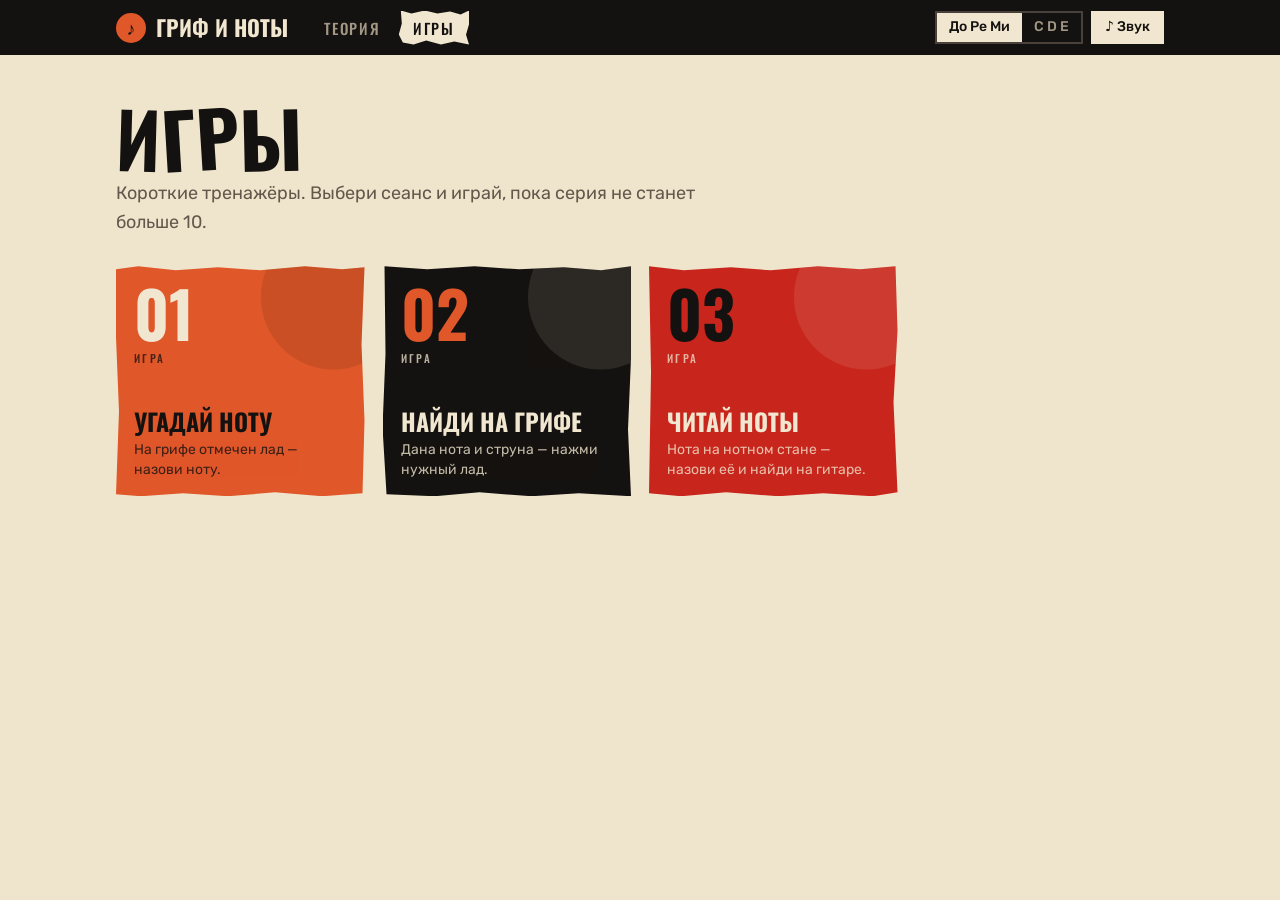
==== commit 94e2a23c: "Restyle as Saul Bass film series with lesson posters - Base style in the language of Saul Bass: flat" ====
--- a/games/index.html
+++ b/games/index.html
@@ -6,24 +6,28 @@
   <title>Игры · Гриф и ноты</title>
   <link rel="preconnect" href="https://fonts.googleapis.com">
   <link rel="preconnect" href="https://fonts.gstatic.com" crossorigin>
-  <link rel="stylesheet" href="https://fonts.googleapis.com/css2?family=Oswald:wght@500;700&family=Rubik:wght@400;500;700&family=Caveat:wght@600;700&display=swap">
+  <link rel="stylesheet" href="https://fonts.googleapis.com/css2?family=Oswald:wght@500;700&family=Rubik:wght@400;500;700&display=swap">
   <link rel="stylesheet" href="../css/style.css">
 </head>
 <body data-root="../" data-section="games">
-  <main class="page narrow">
+  <main class="page">
     <h1>Игры</h1>
-    <p class="lead">Короткие тренажёры. Выбери один и играй, пока серия не станет больше 10.</p>
-    <div class="list" id="gameList"></div>
+    <p class="lead">Короткие тренажёры. Выбери сеанс и играй, пока серия не станет больше 10.</p>
+    <div class="lineup" id="gameList"></div>
   </main>
 
   <script src="../js/core.js"></script>
+  <script src="../js/posters.js"></script>
   <script src="../js/layout.js"></script>
   <script>
     $('#gameList').innerHTML = GAMES.map((g, i) => `
-      <a class="list-item" href="${g.slug}.html">
-        <span class="list-num">${String(i + 1).padStart(2, '0')}</span>
-        <div><h3>${g.title}</h3><p>${g.desc}</p></div>
-        <span class="badge">${store.best[g.slug] ? 'рекорд ' + store.best[g.slug] : '→'}</span>
+      <a class="reel ${reelTheme(null, i)}" href="${g.slug}.html">
+        <span class="art">${POSTERS.bass.mini()}</span>
+        ${store.best[g.slug] ? `<span class="seen">Рекорд ${store.best[g.slug]}</span>` : ''}
+        <span class="num">${String(i + 1).padStart(2, '0')}</span>
+        <span class="film">Игра</span>
+        <h3>${g.title}</h3>
+        <p>${g.desc}</p>
       </a>`).join('');
   </script>
 </body>
--- a/css/style.css
+++ b/css/style.css
@@ -1,604 +1,513 @@
 /* ==========================================================
-   Гриф и ноты — "night city" style.
-   Painterly collage (neon, grain, brush strokes) + Persona-like
-   graphic slants. Sheet music lives on torn cream paper.
+   Гриф и ноты — "music in film" in the language of Saul Bass.
+   Flat cut paper, 2–3 colours, hand-cut lettering.
+
+   Every page shares the layout and components. A film page only
+   overrides the colour variables below via body[data-film]
+   and gets its own poster at the top (see js/posters.js).
    ========================================================== */
 
 :root {
-  --night: #0d0b1a;
-  --night-2: #151129;
-  --panel: #1a1530;
-  --panel-2: #231c3d;
-  --line: #3b3060;
-  --text: #f4ecdf;
-  --muted: #a99fc2;
-
-  --pink: #ff2e7e;
-  --pink-dk: #b0124f;
-  --teal: #2de2c8;
-  --orange: #ff7a1a;
-  --yellow: #ffd23f;
-
-  --ok: var(--teal);
-  --bad: var(--orange);
-  --paper: #f3ead8;
-  --ink: #140f22;
+  --bg: #efe4cc;          /* page */
+  --text: #141210;
+  --muted: #62584c;
+  --panel: #e3d4b4;       /* tools, tables */
+  --line: #141210;
+  --accent: #e0572a;      /* Bass orange */
+  --on-accent: #141210;
+  --red: #c8261d;
+  --cream: #f1e6cf;
+  --ink: #141210;
+  --paper: #fbf5e8;       /* sheet music, never changes */
+  --ok: #1f6f5c;
+  --bad: #c8261d;
 
   --f-disp: 'Oswald', 'Arial Narrow', Impact, sans-serif;
   --f-body: 'Rubik', system-ui, -apple-system, sans-serif;
-  --f-hand: 'Caveat', 'Segoe Print', cursive;
-
-  --grain: url("data:image/svg+xml,%3Csvg xmlns='http://www.w3.org/2000/svg' width='220' height='220'%3E%3Cfilter id='n'%3E%3CfeTurbulence type='fractalNoise' baseFrequency='.9' numOctaves='3' stitchTiles='stitch'/%3E%3CfeColorMatrix values='0 0 0 0 1 0 0 0 0 1 0 0 0 0 1 .7 0 0 0 0'/%3E%3C/filter%3E%3Crect width='100%25' height='100%25' filter='url(%23n)'/%3E%3C/svg%3E");
-  --grain-dark: url("data:image/svg+xml,%3Csvg xmlns='http://www.w3.org/2000/svg' width='220' height='220'%3E%3Cfilter id='n'%3E%3CfeTurbulence type='fractalNoise' baseFrequency='.8' numOctaves='3' stitchTiles='stitch'/%3E%3CfeColorMatrix values='0 0 0 0 .3 0 0 0 0 .2 0 0 0 0 .1 .35 0 0 0 0'/%3E%3C/filter%3E%3Crect width='100%25' height='100%25' filter='url(%23n)'/%3E%3C/svg%3E");
+
+  /* hand-cut edges: px offsets keep the jag size the same on any element */
+  --cut1: polygon(0 3px, 9% 0, 24% 4px, 41% 1px, 58% 4px, 76% 0, 91% 3px, 100% 1px, calc(100% - 3px) 34%, 100% 67%, calc(100% - 2px) calc(100% - 3px), 83% 100%, 64% calc(100% - 4px), 45% 100%, 27% calc(100% - 3px), 10% 100%, 0 calc(100% - 2px), 3px 63%, 0 31%);
+  --cut2: polygon(2px 0, 18% 3px, 37% 0, 55% 3px, 73% 1px, 88% 4px, 100% 0, 100% 40%, calc(100% - 3px) 71%, 100% 100%, 79% calc(100% - 3px), 60% 100%, 39% calc(100% - 4px), 21% 100%, 4px calc(100% - 2px), 0 70%, 3px 38%);
+  --cut3: polygon(0 0, 14% 4px, 33% 1px, 49% 4px, 68% 0, 85% 3px, calc(100% - 2px) 0, 100% 28%, calc(100% - 4px) 59%, 100% calc(100% - 4px), 90% 100%, 70% calc(100% - 3px), 52% 100%, 31% calc(100% - 4px), 13% 100%, 0 calc(100% - 3px), 2px 46%);
+  color-scheme: light;
+}
+
+/* ---------- film themes (only colours change) ---------- */
+body[data-film="psycho"] {
+  --bg: #161616; --text: #ece8df; --muted: #9b968d; --panel: #222;
+  --line: #ece8df; --accent: #d8d3c6; --on-accent: #111;
   color-scheme: dark;
 }
+body[data-film="alien"] {
+  --bg: #070908; --text: #cdd8cf; --muted: #6f7f75; --panel: #0f1513;
+  --line: #2f3c36; --accent: #9be8b9; --on-accent: #06110b;
+  color-scheme: dark;
+}
+body[data-film="clockwork"] {
+  --bg: #f4f1ea; --text: #111; --muted: #6b6660; --panel: #e6e1d5;
+  --line: #111; --accent: #f26a1b; --on-accent: #111;
+}
+body[data-film="whiplash"] {
+  --bg: #0d0c08; --text: #f2ead2; --muted: #a59c80; --panel: #1b1910;
+  --line: #f2c40f; --accent: #f2c40f; --on-accent: #111;
+  color-scheme: dark;
+}
+body[data-film="shining"] {
+  --bg: #1d0f0b; --text: #f1e6cf; --muted: #b39883; --panel: #2c1712;
+  --line: #8a3a22; --accent: #e0622a; --on-accent: #1d0f0b;
+  color-scheme: dark;
+}
+body[data-film="anatomy"] { /* base Bass colours */ }
+body[data-film="odyssey"] {
+  --bg: #efeeea; --text: #111; --muted: #6d6d68; --panel: #e0dfd9;
+  --line: #111; --accent: #c8201b; --on-accent: #fff;
+}
 
 * { box-sizing: border-box; }
-
-html { background: var(--night); }
+html { background: var(--bg); }
 body {
   margin: 0;
   min-height: 100vh;
+  background: var(--bg);
   color: var(--text);
   font-family: var(--f-body);
   font-size: 16px;
   line-height: 1.6;
-  background:
-    radial-gradient(60vw 50vh at 100% 0%, rgba(255, 46, 126, 0.18), transparent 70%),
-    radial-gradient(55vw 55vh at 0% 100%, rgba(45, 226, 200, 0.12), transparent 70%),
-    radial-gradient(40vw 40vh at 85% 75%, rgba(255, 122, 26, 0.08), transparent 70%),
-    var(--night);
-  background-attachment: fixed;
   overflow-x: hidden;
 }
-/* halftone patch, top right */
-body::before {
-  content: "";
-  position: fixed;
-  inset: 0;
-  pointer-events: none;
-  z-index: -1;
-  background-image: radial-gradient(circle, rgba(255, 46, 126, 0.55) 1.2px, transparent 1.8px);
-  background-size: 11px 11px;
-  -webkit-mask-image: radial-gradient(35vw 30vh at 92% 8%, #000, transparent 70%);
-  mask-image: radial-gradient(35vw 30vh at 92% 8%, #000, transparent 70%);
-  opacity: 0.5;
-}
-/* film grain over everything */
-body::after {
-  content: "";
-  position: fixed;
-  inset: 0;
-  pointer-events: none;
-  z-index: 100;
-  background-image: var(--grain);
-  opacity: 0.07;
-}
-
 a { color: inherit; }
 button { font: inherit; color: inherit; cursor: pointer; border: 0; background: none; }
-button:focus-visible, a:focus-visible, summary:focus-visible { outline: 3px solid var(--yellow); outline-offset: 3px; }
-
-h1, h2, h3 { font-family: var(--f-disp); font-weight: 700; line-height: 1.05; margin: 0; text-transform: uppercase; letter-spacing: 0.01em; }
-h1 { font-size: clamp(40px, 8vw, 72px); }
+button:focus-visible, a:focus-visible, summary:focus-visible { outline: 3px solid var(--accent); outline-offset: 3px; }
+
+h1, h2, h3 { font-family: var(--f-disp); font-weight: 700; line-height: 1.02; margin: 0; text-transform: uppercase; }
+h1 { font-size: clamp(42px, 8vw, 76px); }
 h2 { font-size: clamp(26px, 4.5vw, 34px); }
 h3 { font-size: 20px; }
 p { margin: 0 0 14px; }
 .muted { color: var(--muted); }
-.hand { font-family: var(--f-hand); font-weight: 700; }
-
-/* brush highlight behind a word: <span class="brush">…</span> */
-.brush { position: relative; display: inline-block; z-index: 0; padding: 0 0.12em; }
-.brush::before {
-  content: "";
-  position: absolute;
-  inset: 8% -0.08em 2% -0.08em;
-  background: var(--pink);
-  transform: rotate(-2deg) skewX(-8deg);
-  filter: url(#rough);
-  z-index: -1;
-}
-.brush.teal::before { background: var(--teal); }
-.brush.teal { color: var(--ink); }
+
+/* hand-cut letters, made by cutLetters() in layout.js */
+.cutword { display: inline-block; white-space: nowrap; }
+.cutletter { display: inline-block; }
 
 /* ---------- top bar ---------- */
 .topbar {
+  --text: var(--cream); --muted: #a39886; --line: #4a423a;
   position: sticky;
   top: 0;
   z-index: 20;
   background: var(--ink);
-  border-bottom: 3px solid var(--pink);
-}
-.topbar-inner {
-  max-width: 1080px;
-  margin: 0 auto;
-  padding: 10px 16px;
-  display: flex;
-  align-items: center;
-  gap: 20px;
-  flex-wrap: wrap;
-}
-.brand {
-  display: flex;
-  align-items: center;
-  gap: 10px;
-  text-decoration: none;
-  font-family: var(--f-disp);
-  font-weight: 700;
-  font-size: 22px;
-  text-transform: uppercase;
-  letter-spacing: 0.02em;
-}
-.brand-mark {
-  display: inline-grid;
-  place-items: center;
-  width: 32px;
-  height: 32px;
-  background: var(--pink);
-  color: var(--ink);
-  font-size: 20px;
-  transform: rotate(-8deg);
-  box-shadow: 3px 3px 0 var(--teal);
-}
-.mainnav { display: flex; gap: 6px; }
-.mainnav a {
-  text-decoration: none;
-  font-family: var(--f-disp);
-  font-weight: 700;
-  text-transform: uppercase;
-  letter-spacing: 0.05em;
-  font-size: 16px;
-  padding: 5px 16px;
-  color: var(--muted);
-  transform: skewX(-14deg);
-  display: inline-block;
-}
+  color: var(--text);
+}
+.topbar-inner { max-width: 1080px; margin: 0 auto; padding: 10px 16px; display: flex; align-items: center; gap: 22px; flex-wrap: wrap; }
+.brand { display: flex; align-items: center; gap: 10px; text-decoration: none; font-family: var(--f-disp); font-weight: 700; font-size: 22px; text-transform: uppercase; }
+.brand-mark { display: inline-grid; place-items: center; width: 30px; height: 30px; border-radius: 50%; background: #e0572a; color: var(--ink); font-size: 18px; }
+.mainnav { display: flex; gap: 4px; }
+.mainnav a { text-decoration: none; font-family: var(--f-disp); font-weight: 500; text-transform: uppercase; letter-spacing: 0.12em; font-size: 15px; padding: 5px 14px; color: var(--muted); }
 .mainnav a:hover { color: var(--text); }
-.mainnav a[aria-current="true"] { background: var(--paper); color: var(--ink); box-shadow: 4px 4px 0 var(--pink); }
+.mainnav a[aria-current="true"] { background: var(--cream); color: var(--ink); clip-path: var(--cut2); }
 .topbar-tools { margin-left: auto; display: flex; gap: 8px; align-items: center; }
 
 /* ---------- segmented controls & toggles ---------- */
-.seg { display: inline-flex; border: 2px solid var(--line); transform: skewX(-10deg); }
-.seg button { padding: 4px 12px; font-size: 14px; font-weight: 500; color: var(--muted); }
-.seg button[aria-pressed="true"] { background: var(--paper); color: var(--ink); }
-.toggle { padding: 4px 12px; font-size: 14px; font-weight: 500; color: var(--muted); border: 2px solid var(--line); transform: skewX(-10deg); }
-.toggle[aria-pressed="true"] { border-color: var(--pink); background: var(--pink-dk); color: var(--text); }
+.seg { display: inline-flex; border: 2px solid var(--line); }
+.seg button { padding: 3px 12px; font-size: 14px; font-weight: 500; color: var(--muted); }
+.seg button[aria-pressed="true"] { background: var(--text); color: var(--bg); }
+.topbar .seg button[aria-pressed="true"] { background: var(--cream); color: var(--ink); }
+.toggle { padding: 3px 12px; font-size: 14px; font-weight: 500; color: var(--muted); border: 2px solid var(--line); }
+.toggle[aria-pressed="true"] { border-color: var(--accent); background: var(--accent); color: var(--on-accent); }
+.topbar .toggle[aria-pressed="true"] { border-color: var(--cream); background: var(--cream); color: var(--ink); }
 
 /* ---------- page shells ---------- */
-.page { max-width: 1080px; margin: 0 auto; padding: 36px 16px 90px; }
-.page.narrow { max-width: 800px; }
+.page { max-width: 1080px; margin: 0 auto; padding: 32px 16px 90px; }
+.page.narrow { max-width: 820px; }
 .crumbs {
   display: inline-block;
-  margin-bottom: 18px;
+  margin-bottom: 14px;
   padding: 3px 12px;
-  background: var(--teal);
-  color: var(--ink);
-  font-family: var(--f-disp);
-  font-weight: 700;
-  text-transform: uppercase;
-  letter-spacing: 0.12em;
-  font-size: 13px;
-  transform: rotate(-2deg) skewX(-10deg);
-}
-.crumbs a, .lesson .crumbs a { color: inherit; text-decoration: none; }
-.crumbs a:hover { text-decoration: underline; }
-.lead { font-size: 18px; color: var(--muted); max-width: 58ch; margin-top: 16px; }
-
-/* big lesson/game titles get a pink offset and a brush stroke */
-.lesson > h1, .page > h1, .game-head h1 {
-  position: relative;
-  display: inline-block;
-  text-shadow: 4px 4px 0 var(--pink-dk);
-  transform: rotate(-1.5deg);
-  z-index: 0;
-}
-.lesson > h1::after, .page > h1::after, .game-head h1::after {
-  content: "";
-  position: absolute;
-  left: -2%;
-  right: -4%;
-  bottom: 4%;
-  height: 32%;
-  background: var(--pink);
-  filter: url(#rough);
-  transform: skewX(-12deg);
-  z-index: -1;
-  opacity: 0.85;
-}
-
-/* ---------- home ---------- */
-.hero {
-  display: grid;
-  grid-template-columns: 1.05fr 1fr;
-  align-items: center;
-  gap: 10px 24px;
-  padding: 8px 0 30px;
-}
-.hero-text { position: relative; z-index: 1; }
-.hero-kicker {
-  display: inline-block;
   background: var(--ink);
-  color: var(--teal);
-  border: 2px solid var(--teal);
+  color: var(--cream);
   font-family: var(--f-disp);
   font-weight: 500;
+  text-transform: uppercase;
   letter-spacing: 0.2em;
-  text-transform: uppercase;
-  font-size: 13px;
-  padding: 3px 12px;
-  transform: skewX(-14deg) rotate(-2deg);
-}
-.hero h1 {
-  margin-top: 14px;
-  font-size: clamp(56px, 11vw, 118px);
-  line-height: 0.86;
-  text-shadow: 5px 5px 0 var(--pink-dk);
-  transform: rotate(-3deg);
-}
-.hero h1 .line2 {
-  display: inline-block;
-  margin-left: 0.5em;
-  background: var(--paper);
-  color: var(--ink);
-  padding: 0 0.12em;
-  text-shadow: none;
-  transform: skewX(-10deg);
-  box-shadow: 7px 7px 0 var(--pink);
-}
-.hero-note {
-  font-family: var(--f-hand);
-  font-weight: 700;
-  font-size: 30px;
-  color: var(--yellow);
-  transform: rotate(-4deg);
-  margin: 22px 0 0 6px;
-  line-height: 1.1;
-}
-.hero-note::before { content: "↳ "; color: var(--pink); }
-.hero .lead { margin-top: 14px; }
-.hero-art { width: 100%; height: auto; display: block; overflow: visible; }
-
-.big-cards { display: grid; grid-template-columns: repeat(auto-fit, minmax(min(100%, 330px), 1fr)); gap: 34px; padding: 10px 6px; }
-.big-card {
+  font-size: 12px;
+  clip-path: var(--cut3);
+}
+.crumbs a { color: inherit; text-decoration: none; }
+.crumbs a:hover { text-decoration: underline; }
+.lead { font-size: 18px; color: var(--muted); max-width: 58ch; margin-top: 14px; }
+.page > h1 { transform: rotate(-1.5deg); }
+
+/* ---------- home: Vertigo-style cover ---------- */
+.cover {
+  position: relative;
+  height: min(78vh, 600px);
+  min-height: 440px;
+  background: var(--accent);
+  overflow: hidden;
+  clip-path: var(--cut1);
+}
+.cover-spiral { position: absolute; left: 73%; top: 48%; width: 720px; height: 720px; margin: -360px 0 0 -360px; animation: spin 22s linear infinite; }
+.cover-figure { position: absolute; left: 73%; top: 48%; width: 190px; height: 240px; margin: -120px 0 0 -95px; animation: fall 7s ease-in-out infinite; transform-origin: 50% 45%; }
+@keyframes spin { to { transform: rotate(360deg); } }
+@keyframes fall {
+  0%   { transform: translate(-150px, -190px) rotate(-25deg) scale(1.1); }
+  55%  { transform: translate(20px, 20px) rotate(150deg) scale(0.42); }
+  100% { transform: translate(-150px, -190px) rotate(335deg) scale(1.1); }
+}
+@keyframes fallSmall {
+  0%   { transform: translate(-70px, -80px) rotate(-25deg) scale(0.9); }
+  55%  { transform: translate(10px, 10px) rotate(150deg) scale(0.4); }
+  100% { transform: translate(-70px, -80px) rotate(335deg) scale(0.9); }
+}
+.cover-text { position: absolute; left: 32px; bottom: 30px; max-width: min(560px, calc(100% - 64px)); z-index: 2; }
+.cover-tag {
+  position: absolute; left: 32px; top: 28px; z-index: 2;
+  background: var(--ink); color: var(--cream);
+  font-family: var(--f-disp); font-weight: 500; letter-spacing: 0.3em; text-transform: uppercase; font-size: 13px;
+  padding: 5px 14px; clip-path: var(--cut2);
+}
+.cover h1 { font-size: clamp(64px, 13vw, 140px); line-height: 0.88; color: var(--cream); }
+.cover h1 .dark { color: var(--ink); }
+.cover-sub { margin: 14px 0 0; max-width: 40ch; font-size: 17px; color: var(--ink); font-weight: 500; }
+
+.sessions { display: grid; grid-template-columns: repeat(auto-fit, minmax(min(100%, 320px), 1fr)); gap: 22px; margin-top: 28px; }
+.session {
   position: relative;
   display: flex;
   flex-direction: column;
-  gap: 10px;
-  padding: 34px 28px 26px;
+  gap: 8px;
+  min-height: 250px;
+  padding: 26px 28px;
   text-decoration: none;
+  overflow: hidden;
   transition: transform 0.18s;
 }
-.big-card .num {
-  position: absolute;
-  right: 18px;
-  top: -6px;
-  font-family: var(--f-disp);
-  font-weight: 700;
-  font-size: 96px;
-  line-height: 1;
-  color: transparent;
-  -webkit-text-stroke: 2px currentColor;
-  opacity: 0.5;
-}
-.big-card h2 { font-size: 46px; }
-.big-card p { margin: 0; max-width: 34ch; }
-.big-card .meta { margin-top: auto; padding-top: 10px; font-family: var(--f-hand); font-weight: 700; font-size: 26px; }
-.big-card.paper {
-  background: var(--grain-dark), var(--paper);
-  color: var(--ink);
-  transform: rotate(-1.5deg);
-  box-shadow: 9px 9px 0 var(--teal);
-}
-.big-card.paper .meta { color: var(--pink-dk); }
-.big-card.neon {
-  background: var(--grain-dark), var(--pink);
-  color: var(--ink);
-  transform: rotate(1.2deg);
-  box-shadow: 9px 9px 0 var(--paper);
-}
-.big-card.neon .meta { color: var(--ink); }
-.big-card:hover { transform: rotate(0deg) translateY(-4px); }
-/* masking tape */
-.big-card::before, .example::before {
-  content: "";
-  position: absolute;
-  top: -12px;
-  left: 50%;
-  width: 110px;
-  height: 26px;
-  margin-left: -55px;
-  background: rgba(243, 234, 216, 0.55);
-  transform: rotate(-4deg);
-  box-shadow: 0 1px 2px rgba(0, 0, 0, 0.2);
-}
-
-/* ---------- lists of lessons / games ---------- */
-.list { display: flex; flex-direction: column; gap: 14px; margin-top: 34px; }
-.list-item {
+.session:nth-child(1) { background: var(--ink); color: var(--cream); clip-path: var(--cut2); }
+.session:nth-child(2) { background: var(--red); color: var(--cream); clip-path: var(--cut3); }
+.session:hover { transform: translateY(-4px) rotate(-0.6deg); }
+.session .ticket { font-family: var(--f-disp); font-weight: 500; letter-spacing: 0.3em; text-transform: uppercase; font-size: 12px; opacity: 0.75; position: relative; z-index: 1; }
+.session h2 { font-size: 54px; position: relative; z-index: 1; }
+.session p { margin: 0; max-width: 34ch; position: relative; z-index: 1; opacity: 0.9; }
+.session .meta { margin-top: auto; padding-top: 10px; font-family: var(--f-disp); font-weight: 500; letter-spacing: 0.12em; text-transform: uppercase; font-size: 15px; position: relative; z-index: 1; }
+.session .shape { position: absolute; right: -40px; top: -40px; width: 170px; height: 170px; border-radius: 50%; background: var(--accent); }
+.session:nth-child(2) .shape { border-radius: 0; background: var(--ink); transform: rotate(20deg); right: -60px; top: auto; bottom: -70px; }
+
+/* ---------- lineup (lesson / game lists) ---------- */
+.lineup { display: grid; grid-template-columns: repeat(auto-fill, minmax(min(100%, 240px), 1fr)); gap: 18px; margin-top: 30px; }
+.reel {
   position: relative;
   display: flex;
-  align-items: center;
-  gap: 20px;
-  padding: 14px 22px 14px 16px;
-  background: var(--panel);
-  border: 2px solid var(--line);
+  flex-direction: column;
+  min-height: 230px;
+  padding: 18px 18px 16px;
   text-decoration: none;
-  transform: skewX(-6deg);
-  transition: transform 0.15s, box-shadow 0.15s, border-color 0.15s;
-}
-.list-item > * { transform: skewX(6deg); }
-.list-item:nth-child(even) { margin-left: 18px; }
-.list-item:hover { border-color: var(--paper); box-shadow: 7px 7px 0 var(--pink); transform: skewX(-6deg) translateX(6px); }
-.list-num {
-  flex: none;
-  width: 58px;
-  font-family: var(--f-disp);
-  font-weight: 700;
-  font-size: 46px;
-  line-height: 1;
-  text-align: center;
-  color: transparent;
-  -webkit-text-stroke: 2px var(--teal);
-}
-.list-item.done .list-num { color: var(--pink); -webkit-text-stroke: 0; }
-.list-item h3 { font-size: 22px; }
-.list-item p { margin: 2px 0 0; color: var(--muted); font-size: 15px; }
-.list-item .arrow, .list-item .badge { margin-left: auto; font-family: var(--f-disp); color: var(--pink); font-size: 22px; white-space: nowrap; }
-.list-item .badge { font-size: 15px; letter-spacing: 0.08em; text-transform: uppercase; }
-.list-item .emoji { font-size: 34px; -webkit-text-stroke: 0; color: inherit; }
+  overflow: hidden;
+  background: var(--r-bg, var(--ink));
+  color: var(--r-text, var(--cream));
+  clip-path: var(--cut1);
+  transition: transform 0.15s;
+}
+.reel:nth-child(3n+2) { clip-path: var(--cut2); }
+.reel:nth-child(3n) { clip-path: var(--cut3); }
+.reel:hover { transform: translateY(-4px) rotate(-0.8deg); }
+.reel .num { font-family: var(--f-disp); font-weight: 700; font-size: 64px; line-height: 0.9; color: var(--r-accent, var(--accent)); position: relative; z-index: 1; }
+.reel .film { font-family: var(--f-disp); font-weight: 500; letter-spacing: 0.22em; text-transform: uppercase; font-size: 11px; opacity: 0.75; margin-top: 8px; position: relative; z-index: 1; }
+.reel h3 { margin-top: auto; padding-top: 18px; font-size: 24px; position: relative; z-index: 1; }
+.reel p { margin: 6px 0 0; font-size: 14px; line-height: 1.45; opacity: 0.8; position: relative; z-index: 1; }
+.reel .seen { position: absolute; right: 14px; top: 16px; font-family: var(--f-disp); font-size: 12px; letter-spacing: 0.15em; text-transform: uppercase; background: var(--r-accent, var(--accent)); color: var(--r-bg, var(--ink)); padding: 2px 8px; z-index: 1; }
+.reel .art { position: absolute; inset: 0; pointer-events: none; opacity: 0.6; }
+.reel .art svg { width: 100%; height: 100%; display: block; }
+.reel.t-bass1 { --r-bg: #e0572a; --r-text: var(--ink); --r-accent: var(--cream); }
+.reel.t-bass2 { --r-bg: var(--ink); --r-text: var(--cream); --r-accent: #e0572a; }
+.reel.t-bass3 { --r-bg: var(--red); --r-text: var(--cream); --r-accent: var(--ink); }
+.reel.t-psycho { --r-bg: #111; --r-text: #ece8df; --r-accent: #d8d3c6; }
+.reel.t-alien { --r-bg: #030504; --r-text: #cdd8cf; --r-accent: #9be8b9; }
+.reel.t-clockwork { --r-bg: #f4f1ea; --r-text: #111; --r-accent: #111; }
+.reel.t-whiplash { --r-bg: #f2c40f; --r-text: #111; --r-accent: #111; }
+.reel.t-shining { --r-bg: #1d0f0b; --r-text: #f1e6cf; --r-accent: #e0622a; }
+.reel.t-anatomy { --r-bg: #efe4cc; --r-text: #141210; --r-accent: #e0572a; outline: 2px solid #141210; outline-offset: -2px; }
+.reel.t-odyssey { --r-bg: #f7f6f2; --r-text: #111; --r-accent: #c8201b; }
+
+/* ---------- lesson poster ---------- */
+.poster {
+  position: relative;
+  margin: 0 0 40px;
+  min-height: 380px;
+  padding: 26px 28px 30px;
+  display: flex;
+  flex-direction: column;
+  overflow: hidden;
+  clip-path: var(--cut1);
+  background: var(--p-bg, #e0572a);
+  color: var(--p-text, var(--ink));
+}
+.poster .crumbs { align-self: flex-start; position: relative; z-index: 2; }
+.poster h1 { position: relative; z-index: 2; margin-top: auto; padding-top: 60px; max-width: 58%; font-size: clamp(36px, 6vw, 62px); }
+.poster .lead { position: relative; z-index: 2; color: inherit; opacity: 0.85; margin-top: 12px; max-width: min(44ch, 56%); }
+.poster .tagline { max-width: 56%; }
+.poster .tagline { position: relative; z-index: 2; font-family: var(--f-disp); font-weight: 500; text-transform: uppercase; letter-spacing: 0.25em; font-size: 12px; opacity: 0.75; margin: 12px 0 0; }
+.poster-art { position: absolute; inset: 0; z-index: 1; pointer-events: none; }
+.poster-art > svg:not(.psycho-note) { position: absolute; inset: 0; width: 100%; height: 100%; }
+
+/* default Bass poster */
+.poster--bass { --p-bg: #e0572a; --p-text: var(--ink); }
+.poster--bass h1 { color: var(--cream); }
+
+/* Psycho: grey bars slide in and become the staff, slicing the title */
+.poster--psycho { --p-bg: #0d0d0d; --p-text: #ece8df; }
+.poster--psycho .crumbs { background: #ece8df; color: #111; }
+/* the title blends with the bars below it: cream on black, dark where a bar crosses */
+.poster--psycho h1 { color: #ece8df; mix-blend-mode: difference; }
+.psycho-bar { position: absolute; left: 0; right: 0; height: 15px; background: #d8d3c6; animation: barL 0.8s cubic-bezier(.7, 0, .2, 1) both; }
+.psycho-bar.r { animation-name: barR; }
+@keyframes barL { from { transform: translateX(-105%); } }
+@keyframes barR { from { transform: translateX(105%); } }
+.psycho-note { position: absolute; right: 14%; width: 76px; height: 160px; z-index: 2; animation: noteDrop 0.55s 1.5s cubic-bezier(.3, 1.5, .5, 1) both; }
+@keyframes noteDrop { from { transform: translateY(-460px) rotate(-30deg); } }
+
+/* Alien: black void, cold crack of light, two notes far apart */
+.poster--alien { --p-bg: #030504; --p-text: #cdd8cf; }
+.poster--alien h1 { font-weight: 500; letter-spacing: 0.42em; font-size: clamp(30px, 6vw, 54px); max-width: none; }
+.poster--alien .crumbs { background: #9be8b9; color: #06110b; }
+.alien-crack { animation: crack 3.2s ease-in-out infinite; }
+@keyframes crack { 50% { opacity: 0.5; } }
+.alien-stars circle:nth-child(3n) { animation: twinkle 4s ease-in-out infinite; }
+.alien-stars circle:nth-child(3n+1) { animation: twinkle 5.5s ease-in-out -2s infinite; }
+@keyframes twinkle { 50% { opacity: 0.15; } }
+
+/* Clockwork Orange: stark white, black title */
+.poster--clockwork { --p-bg: #f4f1ea; --p-text: #111; }
+
+/* Whiplash: yellow, beats flash in tempo (120 bpm) */
+.poster--whiplash { --p-bg: #f2c40f; --p-text: #111; }
+.poster--whiplash .beat { animation: beat 2s steps(1) infinite; }
+@keyframes beat { 0% { fill: #c8261d; } 25%, 100% { fill: #111; } }
+
+/* Shining: carpet and typewriter */
+.poster--shining { --p-bg: #1d0f0b; --p-text: #f1e6cf; }
+.poster--shining .crumbs { background: #e0622a; color: #1d0f0b; }
+
+/* Anatomy of a Murder: cream with an orange block and a chord in pieces */
+.poster--anatomy { --p-bg: #efe4cc; --p-text: #141210; }
+
+/* 2001: white void, wide letter-spaced title */
+.poster--odyssey { --p-bg: #f7f6f2; --p-text: #111; }
+.poster--odyssey h1 { font-weight: 500; letter-spacing: 0.3em; font-size: clamp(30px, 6vw, 54px); }
+.poster--odyssey .crumbs { background: #111; color: #f7f6f2; }
+
+/* page-edge motifs */
+body[data-film="clockwork"]::before {
+  content: ""; position: fixed; right: -70px; top: 38%; width: 150px; height: 150px;
+  border-radius: 50%; background: #f26a1b; pointer-events: none; z-index: -1;
+}
+body[data-film="whiplash"]::before {
+  content: ""; position: fixed; left: 0; top: 0; bottom: 0; width: 10px;
+  background: repeating-linear-gradient(#f2c40f 0 26px, transparent 26px 52px);
+  opacity: 0.5; pointer-events: none;
+}
+body[data-film="shining"]::before {
+  content: ""; position: fixed; right: 0; top: 0; bottom: 0; width: 16px;
+  background: repeating-linear-gradient(60deg, #d6532a 0 8px, #6d2414 8px 16px, #f1e6cf 16px 18px, #6d2414 18px 26px);
+  opacity: 0.5; pointer-events: none;
+}
+body[data-film="anatomy"]::before {
+  content: ""; position: fixed; left: 6px; top: 0; bottom: 0; width: 8px;
+  background: repeating-linear-gradient(#141210 0 60px, transparent 60px 78px, #141210 78px 104px, transparent 104px 130px);
+  opacity: 0.35; pointer-events: none;
+}
+body[data-film="odyssey"]::before {
+  content: ""; position: fixed; right: 22px; bottom: 22px; width: 14px; height: 14px; border-radius: 50%;
+  background: #c8201b; box-shadow: 0 0 0 6px rgba(200, 32, 27, 0.15), 0 0 18px 4px rgba(200, 32, 27, 0.35);
+  pointer-events: none; z-index: 30;
+}
+body[data-film="psycho"]::before {
+  content: "";
+  position: fixed;
+  left: 0; top: 0; bottom: 0;
+  width: 14px;
+  background: repeating-linear-gradient(#d8d3c6 0 10px, transparent 10px 34px);
+  opacity: 0.3;
+  pointer-events: none;
+}
+body[data-film="alien"]::before {
+  content: "";
+  position: fixed;
+  right: 18px; top: 0; bottom: 0;
+  width: 2px;
+  background: linear-gradient(transparent, #9be8b9 30%, #9be8b9 70%, transparent);
+  box-shadow: 0 0 14px 2px rgba(155, 232, 185, 0.45);
+  opacity: 0.55;
+  pointer-events: none;
+}
 
 /* ---------- lesson content ---------- */
-.lesson h2 { position: relative; margin-top: 56px; margin-bottom: 16px; scroll-margin-top: 90px; display: inline-block; z-index: 0; }
-.lesson h2::after {
-  content: "";
-  position: absolute;
-  left: -6px;
-  right: -14px;
-  bottom: -4px;
-  height: 11px;
-  background: var(--teal);
-  filter: url(#rough);
-  transform: rotate(-1deg);
-  z-index: -1;
-  opacity: 0.85;
-}
-.lesson h2:nth-of-type(3n+2)::after { background: var(--pink); }
-.lesson h2:nth-of-type(3n)::after { background: var(--orange); }
+.lesson h2 { margin: 54px 0 14px; scroll-margin-top: 90px; display: flex; align-items: center; gap: 12px; }
+.lesson h2::before { content: ""; flex: none; width: 18px; height: 18px; background: var(--accent); clip-path: var(--cut2); }
+body[data-film="alien"] .lesson h2 { font-weight: 500; letter-spacing: 0.16em; }
+body[data-film="alien"] .lesson h2::before { width: 2px; height: 26px; box-shadow: 0 0 10px var(--accent); clip-path: none; }
 .lesson ul { padding-left: 22px; margin: 0 0 14px; }
 .lesson li { margin-bottom: 7px; }
-.lesson li::marker { color: var(--pink); }
-.lesson b { color: #fff; }
-.lesson a { color: var(--teal); }
-.callout {
-  position: relative;
-  margin: 26px 0;
-  padding: 16px 20px 16px 26px;
-  background: var(--panel);
-  border: 2px solid var(--line);
-  transform: rotate(-0.4deg);
-}
-.callout::before {
-  content: "";
-  position: absolute;
-  left: -4px;
-  top: 6px;
-  bottom: 6px;
-  width: 10px;
-  background: var(--yellow);
-  filter: url(#rough);
-}
+.lesson li::marker { color: var(--accent); }
+.lesson b { font-weight: 700; }
+.lesson a { color: inherit; text-decoration-color: var(--accent); text-decoration-thickness: 2px; text-underline-offset: 3px; }
+.callout { position: relative; margin: 26px 0; padding: 16px 20px 16px 26px; background: var(--panel); clip-path: var(--cut3); }
+.callout::before { content: ""; position: absolute; left: 0; top: 0; bottom: 0; width: 6px; background: var(--accent); }
 .callout p:last-child { margin: 0; }
 
-/* sheet music on torn paper */
+/* sheet music: cream paper, cut edges — identical on every page */
 .example {
-  position: relative;
-  margin: 30px 0 32px;
-  padding: 14px 16px 12px;
-  background: var(--grain-dark), var(--paper);
+  margin: 26px 0 30px;
+  padding: 14px 18px 12px;
+  background: var(--paper);
   color: var(--ink);
-  transform: rotate(-0.5deg);
-  box-shadow: 7px 7px 0 var(--pink);
-}
-.example:nth-of-type(even) { transform: rotate(0.4deg); box-shadow: 7px 7px 0 var(--teal); }
-.example:nth-of-type(even)::before { left: 18%; transform: rotate(3deg); }
+  clip-path: var(--cut1);
+}
+.example:nth-of-type(3n+2) { clip-path: var(--cut2); }
+.example:nth-of-type(3n) { clip-path: var(--cut3); }
 .example .staff { width: 100%; min-height: 60px; }
 .example .staff svg { display: block; max-width: 100%; }
-.example figcaption {
-  display: flex;
-  align-items: center;
-  justify-content: space-between;
-  gap: 12px;
-  padding: 2px 4px 0;
-  font-family: var(--f-hand);
-  font-weight: 600;
-  font-size: 21px;
-  line-height: 1.2;
-  color: #5b4c66;
-}
+.example figcaption { display: flex; align-items: center; justify-content: space-between; gap: 12px; padding: 4px 2px 0; font-size: 14px; color: #6a5f52; line-height: 1.35; }
 .play-btn {
   flex: none;
   display: inline-flex;
   align-items: center;
   gap: 6px;
-  padding: 6px 16px;
+  padding: 5px 16px;
   background: var(--ink);
   color: var(--paper);
   font-family: var(--f-disp);
   font-weight: 500;
   text-transform: uppercase;
-  letter-spacing: 0.08em;
-  font-size: 14px;
-  transform: skewX(-12deg);
-  box-shadow: 3px 3px 0 var(--pink);
-}
-.play-btn:hover { background: var(--pink); color: var(--ink); box-shadow: 3px 3px 0 var(--ink); }
-
-/* interactive tool block */
-.tool {
-  margin: 26px 0 30px;
-  padding: 20px;
-  background: var(--panel);
-  border: 2px solid var(--paper);
-  box-shadow: 9px 9px 0 var(--teal);
-  display: flex;
-  flex-direction: column;
-  gap: 14px;
-}
-.tool .example { margin: 6px 0 0; transform: none; box-shadow: none; }
-.tool .example::before { display: none; }
-.tool-row { display: flex; flex-wrap: wrap; gap: 8px; align-items: center; }
-.tool-label { font-family: var(--f-hand); font-weight: 700; font-size: 22px; color: var(--yellow); margin-right: 6px; }
-.pill {
-  padding: 5px 13px;
-  border: 2px solid var(--line);
-  background: var(--night-2);
-  font-size: 14px;
-  font-weight: 500;
-}
-.pill:hover { border-color: var(--paper); }
-.pill[aria-pressed="true"] { background: var(--pink); border-color: var(--pink); color: var(--ink); font-weight: 700; box-shadow: 3px 3px 0 var(--paper); }
+  letter-spacing: 0.12em;
+  font-size: 13px;
+  clip-path: var(--cut2);
+}
+.play-btn:hover { background: #e0572a; color: var(--ink); }
+
+/* interactive tool */
+.tool { margin: 26px 0 30px; padding: 20px; background: var(--panel); clip-path: var(--cut2); display: flex; flex-direction: column; gap: 14px; }
+.tool .example { margin: 4px 0 0; }
+.tool-row { display: flex; flex-wrap: wrap; gap: 6px; align-items: center; }
+.tool-label { font-family: var(--f-disp); font-weight: 500; text-transform: uppercase; letter-spacing: 0.18em; font-size: 12px; color: var(--muted); margin-right: 8px; }
+.pill { padding: 4px 12px; border: 2px solid var(--line); font-size: 14px; font-weight: 500; }
+.pill:hover { background: color-mix(in srgb, var(--accent) 18%, transparent); }
+.pill[aria-pressed="true"] { background: var(--accent); border-color: var(--accent); color: var(--on-accent); }
 .chips { display: flex; flex-wrap: wrap; gap: 8px; }
-.chip {
-  display: flex;
-  flex-direction: column;
-  align-items: center;
-  min-width: 64px;
-  padding: 6px 10px;
-  background: var(--night-2);
-  border: 2px solid var(--line);
-}
+.chip { display: flex; flex-direction: column; align-items: center; min-width: 64px; padding: 6px 10px; background: var(--bg); clip-path: var(--cut3); }
 .chip b { font-family: var(--f-disp); font-size: 21px; }
 .chip small { color: var(--muted); font-size: 12px; text-align: center; line-height: 1.3; }
-.chip.root { border-color: var(--pink); box-shadow: 3px 3px 0 var(--pink); }
-.formula { font-family: var(--f-disp); font-weight: 700; letter-spacing: 0.1em; color: var(--pink); }
-.example .formula { color: var(--pink-dk); }
+.chip.root { background: var(--accent); color: var(--on-accent); }
+.chip.root small { color: inherit; opacity: 0.75; }
+.formula { font-family: var(--f-disp); font-weight: 700; letter-spacing: 0.12em; color: var(--accent); }
+.example .formula { color: #c4441c; }
 
 table { border-collapse: collapse; width: 100%; font-size: 15px; font-variant-numeric: tabular-nums; }
-th, td { padding: 8px 12px; border-bottom: 1px solid var(--line); text-align: left; }
-th { font-family: var(--f-disp); font-weight: 500; text-transform: uppercase; letter-spacing: 0.1em; font-size: 13px; color: var(--teal); }
+th, td { padding: 8px 12px; border-bottom: 1px solid color-mix(in srgb, var(--text) 18%, transparent); text-align: left; }
+th { font-family: var(--f-disp); font-weight: 500; text-transform: uppercase; letter-spacing: 0.14em; font-size: 12px; color: var(--muted); }
 tr.clickable { cursor: pointer; }
-tr.clickable:hover td { background: var(--panel-2); }
-tr.clickable[aria-selected="true"] td { background: rgba(255, 46, 126, 0.16); }
-tr.clickable[aria-selected="true"] td:first-child { box-shadow: inset 4px 0 0 var(--pink); }
-.table-wrap { overflow-x: auto; border: 2px solid var(--line); background: var(--panel); margin: 18px 0; }
+tr.clickable:hover td { background: color-mix(in srgb, var(--accent) 14%, transparent); }
+tr.clickable[aria-selected="true"] td { background: var(--accent); color: var(--on-accent); }
+tr.clickable[aria-selected="true"] td.muted { color: inherit; opacity: 0.75; }
+.table-wrap { overflow-x: auto; background: var(--panel); margin: 18px 0; clip-path: var(--cut3); }
 .table-wrap tr:last-child td { border-bottom: 0; }
 
-/* piano keyboard */
-.piano-box { position: relative; padding: 14px; margin: 22px 0 6px; background: var(--panel); border: 2px solid var(--line); box-shadow: 7px 7px 0 var(--orange); }
+/* piano */
+.piano-box { padding: 14px; margin: 22px 0 6px; background: var(--panel); clip-path: var(--cut1); }
 .piano { display: block; width: 100%; max-width: 540px; height: auto; margin: 0 auto; }
-.piano .white { fill: var(--paper); stroke: #6f6280; cursor: pointer; }
+.piano .white { fill: var(--paper); stroke: #8b7f70; cursor: pointer; }
 .piano .black { fill: var(--ink); cursor: pointer; }
-.piano .hl { fill: var(--pink); }
+.piano .hl { fill: #e0572a; }
 .piano [data-midi]:hover { fill-opacity: 0.85; }
 .piano text { font-family: var(--f-disp); font-size: 13px; font-weight: 700; text-anchor: middle; fill: var(--ink); pointer-events: none; }
-.piano .step { font-family: var(--f-hand); font-size: 16px; fill: var(--yellow); }
-
-/* lesson prev/next */
+.piano .step { font-size: 12px; font-weight: 500; letter-spacing: 0.1em; fill: var(--text); }
+
+/* prev / next */
 .pager { display: grid; grid-template-columns: 1fr 1fr; gap: 16px; margin-top: 64px; }
 .pager a {
   display: block;
-  padding: 14px 20px;
+  padding: 16px 20px;
   background: var(--panel);
-  border: 2px solid var(--line);
   text-decoration: none;
   font-family: var(--f-disp);
   font-weight: 700;
   text-transform: uppercase;
   font-size: 20px;
   line-height: 1.15;
-  transform: skewX(-8deg);
-  transition: box-shadow 0.15s, border-color 0.15s;
-}
-.pager a:hover { border-color: var(--paper); box-shadow: 6px 6px 0 var(--pink); }
-.pager small { display: block; font-family: var(--f-hand); text-transform: none; font-size: 20px; color: var(--yellow); font-weight: 700; }
-.pager .next { text-align: right; grid-column: 2; background: var(--paper); color: var(--ink); }
-.pager .next small { color: var(--pink-dk); }
+  clip-path: var(--cut2);
+  transition: transform 0.15s;
+}
+.pager a:hover { transform: translateY(-3px); }
+.pager small { display: block; font-weight: 500; letter-spacing: 0.2em; font-size: 12px; color: var(--muted); }
+.pager .next { text-align: right; grid-column: 2; background: var(--accent); color: var(--on-accent); clip-path: var(--cut3); }
+.pager .next small { color: inherit; opacity: 0.7; }
 
 /* ---------- fretboard ---------- */
 .scroll-x { overflow-x: auto; -webkit-overflow-scrolling: touch; }
 .board { display: block; width: 100%; min-width: 640px; height: auto; user-select: none; }
-.board .wood { fill: #2a1830; }
-.board .fret { stroke: #85708e; stroke-width: 2; }
-.board .nut { fill: var(--paper); }
-.board .inlay { fill: var(--pink); fill-opacity: 0.35; }
-.board .string { stroke: #e6d9c4; }
-.board .string.active { stroke: var(--pink); }
-.board .out { fill: var(--night); opacity: 0.72; }
+.board .wood { fill: #1c1714; }
+.board .fret { stroke: #8f8273; stroke-width: 2; }
+.board .nut { fill: var(--cream); }
+.board .inlay { fill: var(--cream); fill-opacity: 0.25; }
+.board .string { stroke: #e6dcc8; }
+.board .string.active { stroke: #e0572a; }
+.board .out { fill: #000; opacity: 0.55; }
 .board .cell { fill: transparent; }
 .board.clickable .cell { cursor: pointer; }
-.board.clickable .cell:hover { fill: var(--teal); fill-opacity: 0.15; }
-.board .heat-good { fill: var(--teal); fill-opacity: 0.28; }
-.board .heat-mid { fill: var(--yellow); fill-opacity: 0.3; }
-.board .heat-bad { fill: var(--orange); fill-opacity: 0.45; }
+.board.clickable .cell:hover { fill: #fff; fill-opacity: 0.12; }
+.board .heat-good { fill: #3fae8c; fill-opacity: 0.35; }
+.board .heat-mid { fill: #e8b33a; fill-opacity: 0.35; }
+.board .heat-bad { fill: #e0572a; fill-opacity: 0.5; }
 .board .mk { pointer-events: none; }
 .board .mk circle { stroke-width: 2; }
-.board .mk text { font-family: var(--f-disp); font-weight: 700; text-anchor: middle; dominant-baseline: central; }
-.board .mk.target circle { fill: var(--pink); stroke: var(--paper); }
-.board .mk.target text { fill: var(--ink); }
-.board .mk.ok circle { fill: var(--teal); stroke: var(--ink); }
-.board .mk.ok text, .board .mk.note text, .board .mk.root text, .board .mk.bad text { fill: var(--ink); }
-.board .mk.bad circle { fill: var(--orange); stroke: var(--ink); }
-.board .mk.root circle { fill: var(--pink); stroke: var(--paper); }
-.board .mk.note circle { fill: var(--paper); stroke: var(--ink); }
+.board .mk text { font-family: var(--f-disp); font-weight: 700; text-anchor: middle; dominant-baseline: central; fill: var(--ink); }
+.board .mk.target circle, .board .mk.root circle { fill: #e0572a; stroke: var(--cream); }
+.board .mk.ok circle { fill: #3fae8c; stroke: var(--ink); }
+.board .mk.bad circle { fill: var(--cream); stroke: #c8261d; stroke-width: 3; }
+.board .mk.bad text { fill: #c8261d; }
+.board .mk.note circle { fill: var(--cream); stroke: var(--ink); }
 .board .fnum { fill: var(--muted); font-family: var(--f-disp); font-size: 13px; text-anchor: middle; }
 
 /* ---------- games ---------- */
 .game-head { display: flex; flex-wrap: wrap; align-items: flex-end; justify-content: space-between; gap: 18px; }
+.game-head h1 { transform: rotate(-1.5deg); }
 .stats { display: flex; gap: 8px; }
-.stat { min-width: 84px; padding: 6px 14px 8px; background: var(--ink); border: 2px solid var(--line); transform: skewX(-10deg); text-align: center; }
-.stat > * { display: block; transform: skewX(10deg); }
-.stat b { font-family: var(--f-disp); font-size: 28px; line-height: 1.1; font-variant-numeric: tabular-nums; }
-.stat:first-child { border-color: var(--pink); box-shadow: 4px 4px 0 var(--pink); }
-.stat small { font-size: 11px; letter-spacing: 0.14em; text-transform: uppercase; color: var(--muted); }
-
-.settings { margin: 22px 0 0; }
+.stat { min-width: 84px; padding: 6px 14px 8px; background: var(--ink); color: var(--cream); text-align: center; clip-path: var(--cut2); }
+.stat:first-child { background: #e0572a; color: var(--ink); }
+.stat b { display: block; font-family: var(--f-disp); font-size: 28px; line-height: 1.1; font-variant-numeric: tabular-nums; }
+.stat small { font-size: 11px; letter-spacing: 0.16em; text-transform: uppercase; opacity: 0.75; }
+
+.settings { margin: 20px 0 0; }
 .settings summary {
-  display: inline-flex;
-  align-items: center;
-  gap: 6px;
-  cursor: pointer;
-  list-style: none;
-  padding: 4px 14px;
-  border: 2px solid var(--line);
-  font-family: var(--f-disp);
-  text-transform: uppercase;
-  letter-spacing: 0.08em;
-  font-size: 14px;
-  color: var(--muted);
-  transform: skewX(-10deg);
+  display: inline-flex; align-items: center; gap: 6px; cursor: pointer; list-style: none;
+  padding: 3px 14px; border: 2px solid var(--line);
+  font-family: var(--f-disp); font-weight: 500; text-transform: uppercase; letter-spacing: 0.14em; font-size: 13px;
 }
 .settings summary::-webkit-details-marker { display: none; }
-.settings[open] summary { color: var(--ink); background: var(--teal); border-color: var(--teal); }
+.settings[open] summary { background: var(--ink); color: var(--cream); }
 .settings-body { display: flex; flex-wrap: wrap; gap: 14px 22px; align-items: center; padding: 16px 2px 0; }
-.setting { display: flex; align-items: center; gap: 10px; font-family: var(--f-hand); font-weight: 700; font-size: 21px; color: var(--yellow); }
+.setting { display: flex; align-items: center; gap: 10px; font-size: 14px; color: var(--muted); }
 
 .stage {
+  --text: var(--cream); --muted: #f3c8b2; --line: var(--cream); --bg: var(--red);
   position: relative;
   margin-top: 22px;
-  padding: 24px;
-  background: var(--panel);
-  border: 2px solid var(--paper);
-  box-shadow: 10px 10px 0 var(--pink);
+  padding: 26px;
+  background: var(--red);
+  color: var(--text);
+  clip-path: var(--cut1);
   display: flex;
   flex-direction: column;
   gap: 18px;
   min-width: 0;
 }
+.stage .board .fnum { fill: var(--cream); fill-opacity: 0.7; }
 .prompt { display: flex; flex-wrap: wrap; align-items: center; justify-content: space-between; gap: 10px; }
-.question { font-family: var(--f-disp); font-weight: 700; text-transform: uppercase; font-size: clamp(28px, 5.5vw, 40px); line-height: 1.05; }
-.question mark { display: inline-block; background: var(--pink); color: var(--ink); padding: 0 0.18em; transform: skewX(-10deg) rotate(-2deg); box-shadow: 4px 4px 0 var(--paper); }
-.question-sub { display: block; margin-top: 4px; font-family: var(--f-hand); font-weight: 700; font-size: 23px; color: var(--yellow); }
-.ghost-btn {
-  padding: 6px 16px;
-  border: 2px solid var(--paper);
-  font-family: var(--f-disp);
-  font-weight: 500;
-  text-transform: uppercase;
-  letter-spacing: 0.06em;
-  font-size: 14px;
-  transform: skewX(-12deg);
-}
-.ghost-btn:hover { background: var(--paper); color: var(--ink); }
+.question { font-family: var(--f-disp); font-weight: 700; text-transform: uppercase; font-size: clamp(30px, 6vw, 44px); line-height: 1.02; }
+.question mark { background: var(--ink); color: var(--cream); padding: 0 0.18em; display: inline-block; transform: rotate(-2deg); clip-path: var(--cut3); }
+.question-sub { display: block; margin-top: 4px; font-size: 15px; color: var(--muted); font-family: var(--f-body); text-transform: none; }
+.ghost-btn { padding: 5px 16px; border: 2px solid var(--line); font-family: var(--f-disp); font-weight: 500; text-transform: uppercase; letter-spacing: 0.1em; font-size: 13px; }
+.ghost-btn:hover { background: var(--cream); color: var(--ink); }
 
 .answers { display: grid; grid-template-columns: repeat(auto-fill, minmax(80px, 1fr)); gap: 10px; }
 .answer {
@@ -607,85 +516,64 @@
   font-size: 20px;
   padding: 10px 4px;
   background: var(--ink);
-  border: 2px solid var(--line);
-  transform: skewX(-10deg);
-  transition: transform 0.08s, border-color 0.12s, box-shadow 0.12s;
-}
-.answer > span { display: inline-block; transform: skewX(10deg); }
-.answer:hover:not(:disabled) { border-color: var(--teal); box-shadow: 4px 4px 0 var(--teal); }
-.answer:active { transform: skewX(-10deg) translateY(2px); }
-.answer.sharp { color: var(--muted); }
-.answer.right { background: var(--teal); border-color: var(--teal); color: var(--ink); }
-.answer.wrong { background: var(--orange); border-color: var(--orange); color: var(--ink); }
+  color: var(--cream);
+  clip-path: var(--cut2);
+  transition: transform 0.08s, background 0.12s;
+}
+.answer:nth-child(odd) { clip-path: var(--cut3); }
+.answer:hover:not(:disabled) { background: #2a2420; transform: translateY(-2px); }
+.answer.sharp { color: #b7aa95; }
+.answer.right { background: var(--cream); color: var(--ink); }
+.answer.wrong { background: #6e120d; color: #f3c8b2; text-decoration: line-through; }
 .answer:disabled { cursor: default; }
 
 .feedback { min-height: 60px; display: flex; flex-wrap: wrap; align-items: center; gap: 10px 18px; }
 .feedback p { margin: 0; max-width: 62ch; }
 .hint { color: var(--muted); font-size: 15px; }
 .verdict {
-  font-family: var(--f-disp);
-  font-weight: 700;
-  font-size: 30px;
-  text-transform: uppercase;
-  padding: 4px 22px 6px;
-  transform: rotate(-5deg);
-  clip-path: polygon(3% 8%, 97% 0, 100% 88%, 0 100%);
+  font-family: var(--f-disp); font-weight: 700; font-size: 30px; text-transform: uppercase;
+  padding: 2px 20px 4px; transform: rotate(-5deg);
+  clip-path: var(--cut3);
   animation: stamp 0.24s cubic-bezier(.2, 1.6, .5, 1);
 }
-.verdict.ok { background: var(--teal); color: var(--ink); }
-.verdict.bad { background: var(--orange); color: var(--ink); }
-@keyframes stamp { from { transform: rotate(-12deg) scale(1.7); opacity: 0; } to { transform: rotate(-5deg) scale(1); opacity: 1; } }
-.next-btn {
-  padding: 8px 20px;
-  background: var(--paper);
-  color: var(--ink);
-  font-family: var(--f-disp);
-  font-weight: 700;
-  text-transform: uppercase;
-  font-size: 17px;
-  transform: skewX(-10deg);
-  box-shadow: 4px 4px 0 var(--pink);
-}
-.next-btn:hover { box-shadow: 6px 6px 0 var(--teal); }
-.path { font-family: var(--f-disp); letter-spacing: 0.03em; color: var(--yellow); }
-.sublabel { font-family: var(--f-hand); font-weight: 700; font-size: 22px; color: var(--yellow); }
+.verdict.ok { background: var(--cream); color: var(--ink); }
+.verdict.bad { background: var(--ink); color: var(--cream); }
+@keyframes stamp { from { transform: rotate(-14deg) scale(1.7); opacity: 0; } to { transform: rotate(-5deg) scale(1); opacity: 1; } }
+.next-btn { padding: 7px 20px; background: var(--cream); color: var(--ink); font-family: var(--f-disp); font-weight: 700; text-transform: uppercase; font-size: 17px; clip-path: var(--cut2); }
+.next-btn:hover { background: #fff; }
+.path { font-family: var(--f-disp); letter-spacing: 0.03em; color: var(--cream); }
+.sublabel { font-family: var(--f-disp); font-weight: 500; text-transform: uppercase; letter-spacing: 0.18em; font-size: 12px; color: var(--muted); }
 .game-foot { margin-top: 26px; display: flex; justify-content: space-between; flex-wrap: wrap; gap: 10px; color: var(--muted); font-size: 14px; }
-.game-foot a { color: var(--teal); }
+.game-foot a { text-decoration-color: var(--accent); text-decoration-thickness: 2px; }
 .game-foot button { color: var(--muted); text-decoration: underline; }
 
-.staff-stage {
-  display: flex;
-  justify-content: center;
-  padding: 10px;
-  background: var(--grain-dark), var(--paper);
-  transform: rotate(-0.6deg);
-  box-shadow: 6px 6px 0 var(--teal);
-}
+.staff-stage { display: flex; justify-content: center; padding: 10px; background: var(--paper); clip-path: var(--cut2); }
 .staff-stage .staff { width: 100%; max-width: 460px; }
 
-@media (max-width: 760px) {
-  .hero { grid-template-columns: 1fr; }
-  .hero-art { max-width: 460px; margin: -10px auto 0; order: -1; }
-}
 @media (max-width: 600px) {
-  .page { padding-top: 24px; }
+  .page { padding-top: 22px; }
   .topbar { position: relative; }
   .topbar-inner { gap: 8px 6px; padding: 8px 12px; }
   .brand { font-size: 18px; gap: 8px; }
-  .brand-mark { width: 26px; height: 26px; font-size: 16px; }
+  .brand-mark { width: 26px; height: 26px; font-size: 15px; }
   .mainnav { margin-left: auto; gap: 2px; }
-  .mainnav a { font-size: 15px; padding: 4px 10px; }
+  .mainnav a { font-size: 14px; padding: 4px 10px; }
   .topbar-tools { margin-left: 0; width: 100%; }
-  .stage { padding: 16px; box-shadow: 6px 6px 0 var(--pink); }
+  .cover { min-height: 540px; }
+  .cover-spiral { left: 50%; top: 30%; width: 560px; height: 560px; margin: -280px 0 0 -280px; }
+  .cover-figure { left: 50%; top: 30%; width: 150px; height: 190px; margin: -95px 0 0 -75px; animation-name: fallSmall; }
+  .alien-label { display: none; }
+  .cover-text { left: 20px; right: 20px; bottom: 22px; }
+  .cover-tag { left: 20px; top: 20px; }
+  .poster { min-height: 340px; padding: 22px 20px 24px; }
+  .poster h1, .poster .lead, .poster .tagline { max-width: none; }
+  .poster:not(.poster--psycho) .poster-art { opacity: 0.35; }
+  .stage { padding: 18px; }
   .stats { width: 100%; }
   .stat { flex: 1; min-width: 0; }
-  .list-item:nth-child(even) { margin-left: 0; }
-  .list-item { gap: 12px; }
-  .list-num { width: 44px; font-size: 36px; }
-  .big-card h2 { font-size: 38px; }
   .pager a { font-size: 17px; }
 }
 @media (prefers-reduced-motion: reduce) {
-  .verdict { animation: none; }
-  .big-card, .answer, .list-item { transition: none; }
-}
+  .cover-spiral, .cover-figure, .psycho-bar, .psycho-note, .alien-crack, .alien-stars circle, .poster--whiplash .beat, .verdict { animation: none; }
+  .session, .reel, .answer, .pager a { transition: none; }
+}
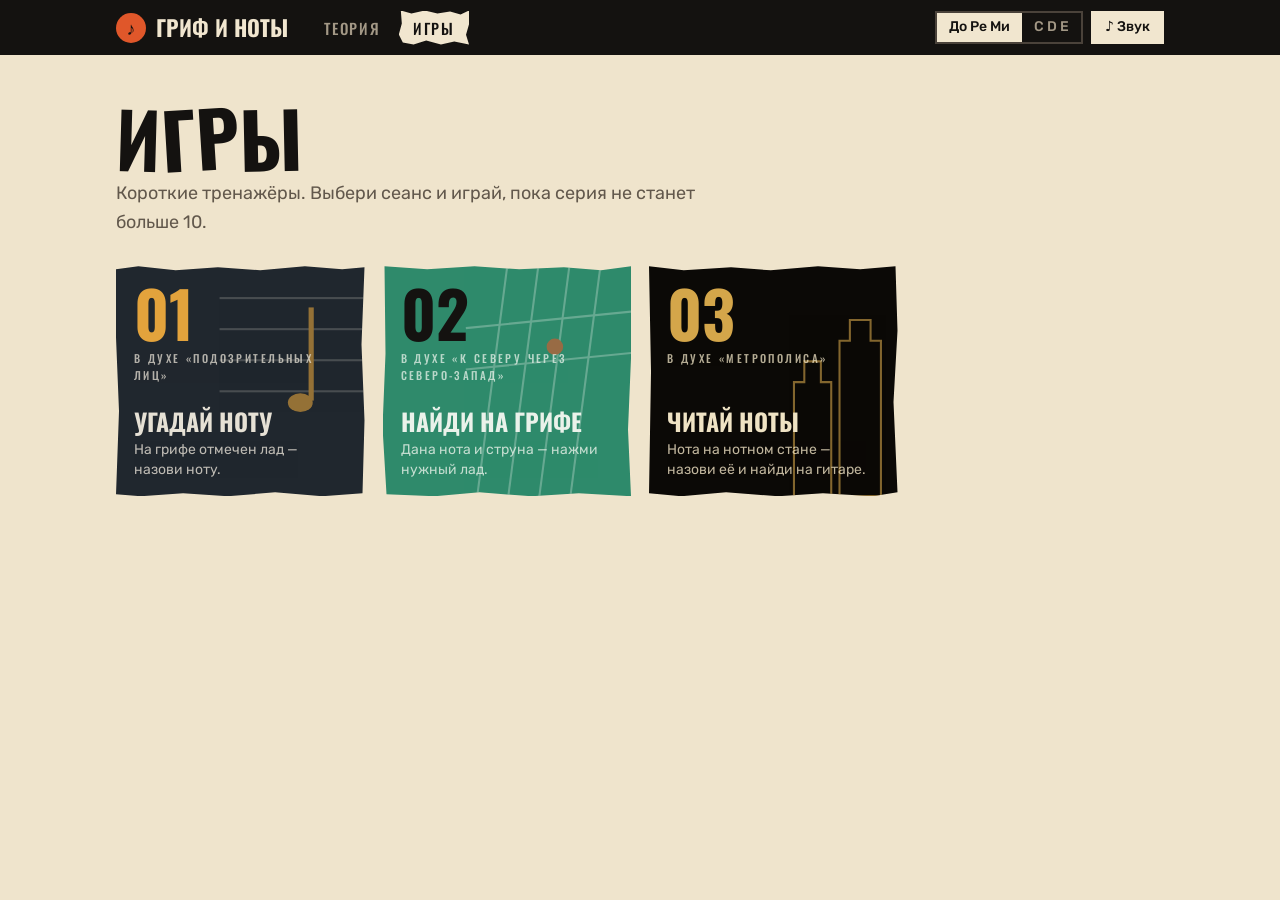
==== commit b2e07147: "Add film backdrops and film-themed game pages - Side-margin backdrops for every film page with gentl" ====
--- a/games/index.html
+++ b/games/index.html
@@ -21,11 +21,11 @@
   <script src="../js/layout.js"></script>
   <script>
     $('#gameList').innerHTML = GAMES.map((g, i) => `
-      <a class="reel ${reelTheme(null, i)}" href="${g.slug}.html">
-        <span class="art">${POSTERS.bass.mini()}</span>
+      <a class="reel ${reelTheme(g.film, i)}" href="${g.slug}.html">
+        <span class="art">${POSTERS[g.film].mini()}</span>
         ${store.best[g.slug] ? `<span class="seen">Рекорд ${store.best[g.slug]}</span>` : ''}
         <span class="num">${String(i + 1).padStart(2, '0')}</span>
-        <span class="film">Игра</span>
+        <span class="film">${g.filmName}</span>
         <h3>${g.title}</h3>
         <p>${g.desc}</p>
       </a>`).join('');
--- a/css/style.css
+++ b/css/style.css
@@ -3,7 +3,7 @@
    Flat cut paper, 2–3 colours, hand-cut lettering.
 
    Every page shares the layout and components. A film page only
-   overrides the colour variables below via body[data-film]
+   overrides the colour variables below via <html data-film>
    and gets its own poster at the top (see js/posters.js).
    ========================================================== */
 
@@ -33,42 +33,57 @@
 }
 
 /* ---------- film themes (only colours change) ---------- */
-body[data-film="psycho"] {
+[data-film="psycho"] {
   --bg: #161616; --text: #ece8df; --muted: #9b968d; --panel: #222;
   --line: #ece8df; --accent: #d8d3c6; --on-accent: #111;
   color-scheme: dark;
 }
-body[data-film="alien"] {
+[data-film="alien"] {
   --bg: #070908; --text: #cdd8cf; --muted: #6f7f75; --panel: #0f1513;
   --line: #2f3c36; --accent: #9be8b9; --on-accent: #06110b;
   color-scheme: dark;
 }
-body[data-film="clockwork"] {
+[data-film="clockwork"] {
   --bg: #f4f1ea; --text: #111; --muted: #6b6660; --panel: #e6e1d5;
   --line: #111; --accent: #f26a1b; --on-accent: #111;
 }
-body[data-film="whiplash"] {
+[data-film="whiplash"] {
   --bg: #0d0c08; --text: #f2ead2; --muted: #a59c80; --panel: #1b1910;
   --line: #f2c40f; --accent: #f2c40f; --on-accent: #111;
   color-scheme: dark;
 }
-body[data-film="shining"] {
+[data-film="shining"] {
   --bg: #1d0f0b; --text: #f1e6cf; --muted: #b39883; --panel: #2c1712;
   --line: #8a3a22; --accent: #e0622a; --on-accent: #1d0f0b;
   color-scheme: dark;
 }
-body[data-film="anatomy"] { /* base Bass colours */ }
-body[data-film="odyssey"] {
+[data-film="anatomy"] { /* base Bass colours */ }
+[data-film="odyssey"] {
   --bg: #efeeea; --text: #111; --muted: #6d6d68; --panel: #e0dfd9;
   --line: #111; --accent: #c8201b; --on-accent: #fff;
 }
+[data-film="suspects"] {
+  --bg: #12171c; --text: #e6e1d5; --muted: #8f9aa3; --panel: #1e252c;
+  --line: #e6e1d5; --accent: #e3a33c; --on-accent: #12171c;
+  color-scheme: dark;
+}
+[data-film="nxnw"] {
+  --bg: #0e231c; --text: #eaf2ea; --muted: #8fb3a3; --panel: #163329;
+  --line: #eaf2ea; --accent: #e8e2cf; --on-accent: #0e231c;
+  color-scheme: dark;
+}
+[data-film="metropolis"] {
+  --bg: #0b0906; --text: #efe3c4; --muted: #a8946a; --panel: #19140c;
+  --line: #d4a64a; --accent: #d4a64a; --on-accent: #0b0906;
+  color-scheme: dark;
+}
 
 * { box-sizing: border-box; }
+/* the page colour lives on <html>, so the fixed film backdrop (z-index: -1) shows through <body> */
 html { background: var(--bg); }
 body {
   margin: 0;
   min-height: 100vh;
-  background: var(--bg);
   color: var(--text);
   font-family: var(--f-body);
   font-size: 16px;
@@ -296,56 +311,49 @@
 .poster--odyssey h1 { font-weight: 500; letter-spacing: 0.3em; font-size: clamp(30px, 6vw, 54px); }
 .poster--odyssey .crumbs { background: #111; color: #f7f6f2; }
 
-/* page-edge motifs */
-body[data-film="clockwork"]::before {
-  content: ""; position: fixed; right: -70px; top: 38%; width: 150px; height: 150px;
-  border-radius: 50%; background: #f26a1b; pointer-events: none; z-index: -1;
-}
-body[data-film="whiplash"]::before {
-  content: ""; position: fixed; left: 0; top: 0; bottom: 0; width: 10px;
-  background: repeating-linear-gradient(#f2c40f 0 26px, transparent 26px 52px);
-  opacity: 0.5; pointer-events: none;
-}
-body[data-film="shining"]::before {
-  content: ""; position: fixed; right: 0; top: 0; bottom: 0; width: 16px;
-  background: repeating-linear-gradient(60deg, #d6532a 0 8px, #6d2414 8px 16px, #f1e6cf 16px 18px, #6d2414 18px 26px);
-  opacity: 0.5; pointer-events: none;
-}
-body[data-film="anatomy"]::before {
-  content: ""; position: fixed; left: 6px; top: 0; bottom: 0; width: 8px;
-  background: repeating-linear-gradient(#141210 0 60px, transparent 60px 78px, #141210 78px 104px, transparent 104px 130px);
-  opacity: 0.35; pointer-events: none;
-}
-body[data-film="odyssey"]::before {
+/* ---------- film backdrop: graphics in the side margins (js: renderBackdrop) ---------- */
+.film-bg { position: fixed; inset: 0; z-index: -1; pointer-events: none; overflow: hidden; }
+.film-bg svg { position: absolute; top: 0; height: 100%; width: max(110px, calc((100vw - 880px) / 2)); will-change: transform; }
+.film-bg .bg-left { left: 0; }
+.film-bg .bg-right { right: 0; }
+.film-bg .beat { animation: beatBg 2s steps(1) infinite; }
+@keyframes beatBg { 0% { opacity: 1; } 25%, 100% { opacity: 0.35; } }
+@media (max-width: 1100px) { .film-bg { opacity: 0.4; } }
+@media (max-width: 600px) { .film-bg { opacity: 0.22; } }
+
+/* 2001: HAL's red eye watches from the corner */
+[data-film="odyssey"] body::after {
   content: ""; position: fixed; right: 22px; bottom: 22px; width: 14px; height: 14px; border-radius: 50%;
   background: #c8201b; box-shadow: 0 0 0 6px rgba(200, 32, 27, 0.15), 0 0 18px 4px rgba(200, 32, 27, 0.35);
   pointer-events: none; z-index: 30;
 }
-body[data-film="psycho"]::before {
-  content: "";
-  position: fixed;
-  left: 0; top: 0; bottom: 0;
-  width: 14px;
-  background: repeating-linear-gradient(#d8d3c6 0 10px, transparent 10px 34px);
-  opacity: 0.3;
-  pointer-events: none;
-}
-body[data-film="alien"]::before {
-  content: "";
-  position: fixed;
-  right: 18px; top: 0; bottom: 0;
-  width: 2px;
-  background: linear-gradient(transparent, #9be8b9 30%, #9be8b9 70%, transparent);
-  box-shadow: 0 0 14px 2px rgba(155, 232, 185, 0.45);
-  opacity: 0.55;
-  pointer-events: none;
-}
+
+/* ---------- game films ---------- */
+.poster--game { min-height: 300px; margin-bottom: 18px; }
+.poster--game h1 { transform: rotate(-1.5deg); }
+.page > .game-head { justify-content: flex-end; }
+.poster--suspects { --p-bg: #20272e; --p-text: #e6e1d5; }
+.poster--suspects .crumbs { background: #e3a33c; color: #12171c; }
+.poster--nxnw { --p-bg: #2f8a6b; --p-text: #eaf2ea; }
+.poster--nxnw .crumbs { background: #141210; color: #eaf2ea; }
+.poster--metropolis { --p-bg: #0b0906; --p-text: #efe3c4; }
+.poster--metropolis h1 { font-weight: 500; letter-spacing: 0.22em; color: #d4a64a; }
+.poster--metropolis .crumbs { background: #d4a64a; color: #0b0906; }
+
+[data-film="suspects"] .stage { background: #2b333b; }
+[data-film="nxnw"] .stage { background: #246f56; }
+[data-film="metropolis"] .stage { background: #1d1810; --muted: #c2ab78; }
+[data-film="metropolis"] .stage .question { letter-spacing: 0.08em; color: #d4a64a; }
+
+.reel.t-suspects { --r-bg: #20272e; --r-text: #e6e1d5; --r-accent: #e3a33c; }
+.reel.t-nxnw { --r-bg: #2f8a6b; --r-text: #eaf2ea; --r-accent: #141210; }
+.reel.t-metropolis { --r-bg: #0b0906; --r-text: #efe3c4; --r-accent: #d4a64a; }
 
 /* ---------- lesson content ---------- */
 .lesson h2 { margin: 54px 0 14px; scroll-margin-top: 90px; display: flex; align-items: center; gap: 12px; }
 .lesson h2::before { content: ""; flex: none; width: 18px; height: 18px; background: var(--accent); clip-path: var(--cut2); }
-body[data-film="alien"] .lesson h2 { font-weight: 500; letter-spacing: 0.16em; }
-body[data-film="alien"] .lesson h2::before { width: 2px; height: 26px; box-shadow: 0 0 10px var(--accent); clip-path: none; }
+[data-film="alien"] .lesson h2 { font-weight: 500; letter-spacing: 0.16em; }
+[data-film="alien"] .lesson h2::before { width: 2px; height: 26px; box-shadow: 0 0 10px var(--accent); clip-path: none; }
 .lesson ul { padding-left: 22px; margin: 0 0 14px; }
 .lesson li { margin-bottom: 7px; }
 .lesson li::marker { color: var(--accent); }
@@ -574,6 +582,6 @@
   .pager a { font-size: 17px; }
 }
 @media (prefers-reduced-motion: reduce) {
-  .cover-spiral, .cover-figure, .psycho-bar, .psycho-note, .alien-crack, .alien-stars circle, .poster--whiplash .beat, .verdict { animation: none; }
+  .cover-spiral, .cover-figure, .psycho-bar, .psycho-note, .alien-crack, .alien-stars circle, .poster--whiplash .beat, .film-bg .beat, .verdict { animation: none; }
   .session, .reel, .answer, .pager a { transition: none; }
 }
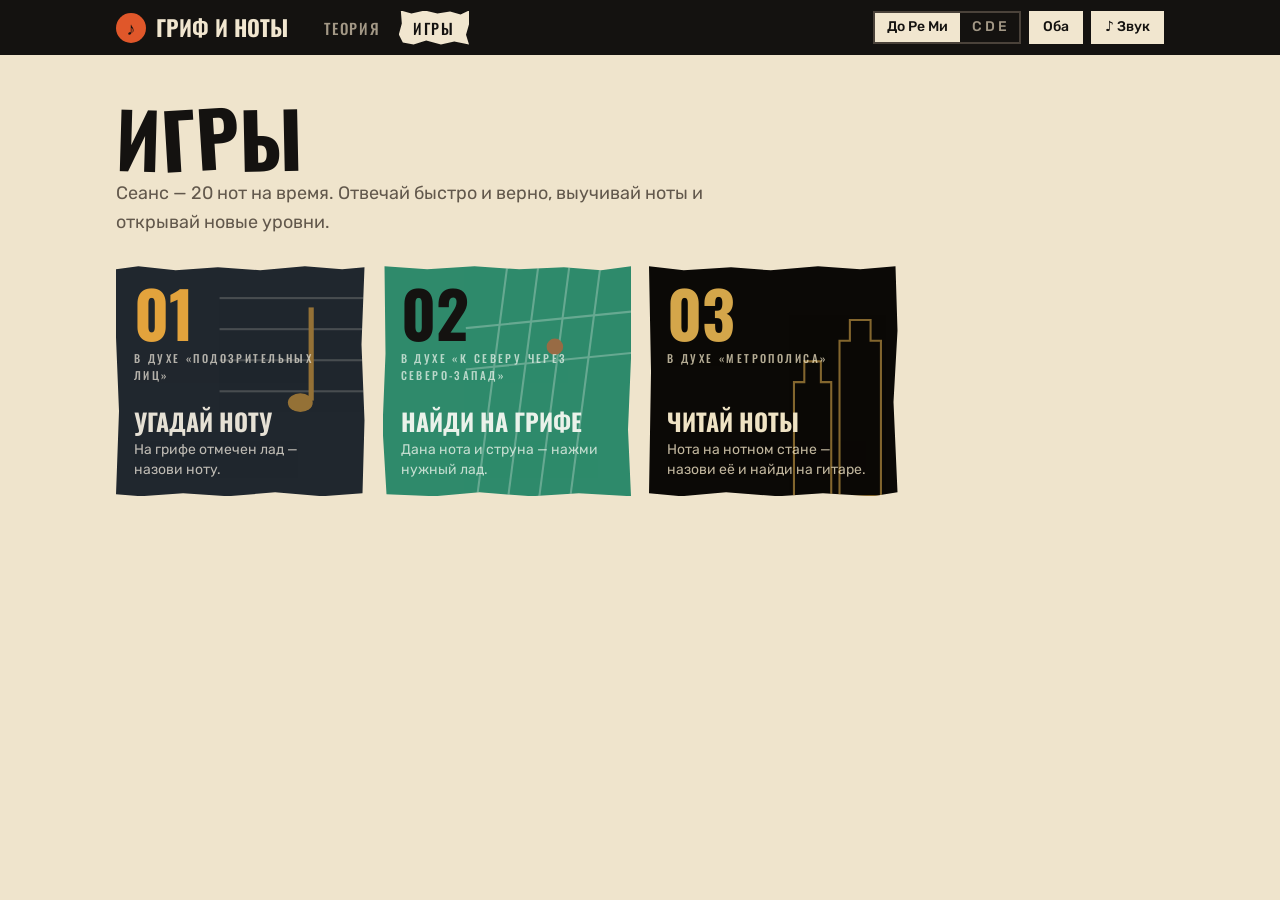
==== commit 8b1bae8c: "Turn games into timed sessions with progress and results - Sessions of 20 questions; every answer is" ====
--- a/games/index.html
+++ b/games/index.html
@@ -12,7 +12,7 @@
 <body data-root="../" data-section="games">
   <main class="page">
     <h1>Игры</h1>
-    <p class="lead">Короткие тренажёры. Выбери сеанс и играй, пока серия не станет больше 10.</p>
+    <p class="lead">Сеанс — 20 нот на время. Отвечай быстро и верно, выучивай ноты и открывай новые уровни.</p>
     <div class="lineup" id="gameList"></div>
   </main>
 
@@ -23,7 +23,7 @@
     $('#gameList').innerHTML = GAMES.map((g, i) => `
       <a class="reel ${reelTheme(g.film, i)}" href="${g.slug}.html">
         <span class="art">${POSTERS[g.film].mini()}</span>
-        ${store.best[g.slug] ? `<span class="seen">Рекорд ${store.best[g.slug]}</span>` : ''}
+        ${store.bestScore && store.bestScore[g.slug] ? `<span class="seen">Рекорд ${store.bestScore[g.slug]}</span>` : ''}
         <span class="num">${String(i + 1).padStart(2, '0')}</span>
         <span class="film">${g.filmName}</span>
         <h3>${g.title}</h3>
--- a/css/style.css
+++ b/css/style.css
@@ -340,8 +340,24 @@
 .poster--metropolis h1 { font-weight: 500; letter-spacing: 0.22em; color: #d4a64a; }
 .poster--metropolis .crumbs { background: #d4a64a; color: #0b0906; }
 
-[data-film="suspects"] .stage { background: #2b333b; }
-[data-film="nxnw"] .stage { background: #246f56; }
+/* Fretboard games: a calm light "paper" stage so the dark neck is the one focal point
+   (same recipe as Metropolis, where the staff sits on paper). The film lives in the poster only. */
+[data-film="suspects"] { --stage-paper: #e9e5dc; }
+[data-film="nxnw"] { --stage-paper: #eceee4; }
+:is([data-film="suspects"], [data-film="nxnw"]) .stage { --out-opacity: 0.78; }
+:is([data-film="suspects"], [data-film="nxnw"]) .stage {
+  --text: #141210; --muted: #5d5850; --line: #141210;
+  background: var(--stage-paper);
+}
+:is([data-film="suspects"], [data-film="nxnw"]) .stage .board .fnum { fill: #141210; fill-opacity: 0.6; }
+:is([data-film="suspects"], [data-film="nxnw"]) .ghost-btn:hover { background: var(--ink); color: var(--cream); }
+:is([data-film="suspects"], [data-film="nxnw"]) .answer.right { background: #1f6f5c; color: var(--cream); }
+:is([data-film="suspects"], [data-film="nxnw"]) .answer.wrong { background: #c8261d; color: var(--cream); }
+:is([data-film="suspects"], [data-film="nxnw"]) .verdict.ok { background: #1f6f5c; color: var(--cream); }
+:is([data-film="suspects"], [data-film="nxnw"]) .verdict.bad { background: #c8261d; color: var(--cream); }
+:is([data-film="suspects"], [data-film="nxnw"]) .next-btn { background: var(--ink); color: var(--cream); }
+:is([data-film="suspects"], [data-film="nxnw"]) .next-btn:hover { background: #2a2420; }
+:is([data-film="suspects"], [data-film="nxnw"]) .path { color: #a3461a; }
 [data-film="metropolis"] .stage { background: #1d1810; --muted: #c2ab78; }
 [data-film="metropolis"] .stage .question { letter-spacing: 0.08em; color: #d4a64a; }
 
@@ -428,6 +444,7 @@
 .piano .hl { fill: #e0572a; }
 .piano [data-midi]:hover { fill-opacity: 0.85; }
 .piano text { font-family: var(--f-disp); font-size: 13px; font-weight: 700; text-anchor: middle; fill: var(--ink); pointer-events: none; }
+.piano .alt-key { font-size: 11px; font-weight: 700; fill: #c4441c; }
 .piano .step { font-size: 12px; font-weight: 500; letter-spacing: 0.1em; fill: var(--text); }
 
 /* prev / next */
@@ -454,12 +471,13 @@
 .scroll-x { overflow-x: auto; -webkit-overflow-scrolling: touch; }
 .board { display: block; width: 100%; min-width: 640px; height: auto; user-select: none; }
 .board .wood { fill: #1c1714; }
+.board .headstock { fill: #0f0c0a; }
 .board .fret { stroke: #8f8273; stroke-width: 2; }
 .board .nut { fill: var(--cream); }
 .board .inlay { fill: var(--cream); fill-opacity: 0.25; }
 .board .string { stroke: #e6dcc8; }
 .board .string.active { stroke: #e0572a; }
-.board .out { fill: #000; opacity: 0.55; }
+.board .out { fill: var(--stage-paper, #000); opacity: var(--out-opacity, 0.55); }
 .board .cell { fill: transparent; }
 .board.clickable .cell { cursor: pointer; }
 .board.clickable .cell:hover { fill: #fff; fill-opacity: 0.12; }
@@ -529,6 +547,9 @@
   transition: transform 0.08s, background 0.12s;
 }
 .answer:nth-child(odd) { clip-path: var(--cut3); }
+.answer { display: flex; flex-direction: column; align-items: center; justify-content: center; gap: 3px; line-height: 1.1; }
+.answer .alt { margin: 0; font-size: 12px; }
+.answer.right .alt { background: var(--ink); color: var(--cream); }
 .answer:hover:not(:disabled) { background: #2a2420; transform: translateY(-2px); }
 .answer.sharp { color: #b7aa95; }
 .answer.right { background: var(--cream); color: var(--ink); }
@@ -538,6 +559,27 @@
 .feedback { min-height: 60px; display: flex; flex-wrap: wrap; align-items: center; gap: 10px 18px; }
 .feedback p { margin: 0; max-width: 62ch; }
 .hint { color: var(--muted); font-size: 15px; }
+/* second naming system: a small cut-paper ticket in the page's accent colour */
+.alt {
+  display: inline-block;
+  margin-left: 0.3em;
+  padding: 0 0.4em;
+  font-family: var(--f-disp);
+  font-weight: 500;
+  font-size: 0.72em;
+  line-height: 1.45;
+  letter-spacing: 0.04em;
+  text-transform: none;
+  vertical-align: 0.12em;
+  white-space: nowrap;
+  background: var(--accent);
+  color: var(--on-accent);
+  clip-path: var(--cut3);
+}
+.chip .alt { margin: 3px 0 2px; font-size: 12px; }
+.chip.root .alt, tr.clickable[aria-selected="true"] .alt { background: var(--on-accent); color: var(--accent); }
+:is([data-film="suspects"], [data-film="nxnw"]) .stage .alt { background: var(--ink); color: var(--cream); }
+.question .alt { font-size: 0.42em; vertical-align: 0.5em; }
 .verdict {
   font-family: var(--f-disp); font-weight: 700; font-size: 30px; text-transform: uppercase;
   padding: 2px 20px 4px; transform: rotate(-5deg);
@@ -554,6 +596,56 @@
 .game-foot { margin-top: 26px; display: flex; justify-content: space-between; flex-wrap: wrap; gap: 10px; color: var(--muted); font-size: 14px; }
 .game-foot a { text-decoration-color: var(--accent); text-decoration-thickness: 2px; }
 .game-foot button { color: var(--muted); text-decoration: underline; }
+
+/* ---------- sessions: mastery bar, answer time, results ("credits") ---------- */
+[hidden] { display: none !important; }
+
+.mastery { margin-top: 18px; padding: 12px 16px; background: var(--panel); clip-path: var(--cut2); }
+.mastery-text { font-size: 14px; }
+.mastery-text b { font-family: var(--f-disp); font-weight: 500; letter-spacing: 0.06em; text-transform: uppercase; }
+.mastery-bar { height: 8px; margin: 8px 0 6px; background: color-mix(in srgb, var(--text) 15%, transparent); }
+.mastery-bar span { display: block; height: 100%; background: var(--accent); transition: width 0.3s; }
+.mastery-hint { font-size: 12px; color: var(--muted); }
+
+.seg button.locked { opacity: 0.4; cursor: not-allowed; }
+.seg button.locked::before { content: "🔒 "; font-size: 0.8em; }
+
+.time-chip {
+  font-family: var(--f-disp); font-weight: 500; font-size: 15px; letter-spacing: 0.06em;
+  padding: 2px 10px; border: 2px solid currentColor; opacity: 0.85;
+}
+.time-chip.fast { background: var(--ink); color: var(--cream); border-color: var(--ink); opacity: 1; }
+[data-film="metropolis"] .time-chip.fast { background: #d4a64a; color: #0b0906; border-color: #d4a64a; }
+
+.credits { gap: 22px; }
+.credits h3 { font-size: 15px; letter-spacing: 0.14em; margin-bottom: 10px; }
+.credits-head { text-align: center; }
+.credits-tag {
+  display: inline-block; padding: 3px 14px; background: var(--ink); color: var(--cream);
+  font-family: var(--f-disp); font-weight: 500; text-transform: uppercase; letter-spacing: 0.3em; font-size: 13px;
+  clip-path: var(--cut3);
+}
+.big-score { font-family: var(--f-disp); font-weight: 700; font-size: clamp(64px, 14vw, 120px); line-height: 1; margin-top: 12px; }
+.big-score small { display: block; font-size: 14px; font-weight: 500; letter-spacing: 0.2em; text-transform: uppercase; opacity: 0.7; margin-top: 6px; }
+.record-line { margin: 12px 0 0; font-family: var(--f-disp); font-size: 18px; letter-spacing: 0.06em; text-transform: uppercase; }
+.record-line.is-record { color: #e0572a; }
+.level-up {
+  display: inline-block; margin: 12px 0 0; padding: 6px 16px; background: #e0572a; color: var(--ink);
+  font-family: var(--f-disp); font-weight: 700; text-transform: uppercase; letter-spacing: 0.06em; clip-path: var(--cut2);
+}
+.tiles { display: grid; grid-template-columns: repeat(3, 1fr); gap: 10px; }
+.tile { padding: 12px; text-align: center; background: color-mix(in srgb, var(--text) 8%, transparent); clip-path: var(--cut3); }
+.tile b { display: block; font-family: var(--f-disp); font-size: 30px; line-height: 1.1; }
+.tile small { font-size: 12px; letter-spacing: 0.14em; text-transform: uppercase; color: var(--muted); }
+.credits-cols { display: grid; grid-template-columns: repeat(auto-fit, minmax(min(100%, 240px), 1fr)); gap: 18px; }
+.credit-list { margin: 0; padding-left: 20px; display: flex; flex-direction: column; gap: 6px; font-size: 15px; }
+.credit-list li { display: flex; justify-content: space-between; gap: 12px; }
+.credit-list b { font-family: var(--f-disp); font-weight: 500; white-space: nowrap; }
+.spark { display: block; width: 100%; max-width: 420px; height: auto; }
+.spark polyline { fill: none; stroke: currentColor; stroke-width: 2.5; }
+.spark circle { fill: #e0572a; }
+.spark-cap { font-size: 13px; margin: 6px 0 0; }
+.credits-actions { display: flex; flex-wrap: wrap; gap: 12px; justify-content: center; }
 
 .staff-stage { display: flex; justify-content: center; padding: 10px; background: var(--paper); clip-path: var(--cut2); }
 .staff-stage .staff { width: 100%; max-width: 460px; }
@@ -585,3 +677,4 @@
   .cover-spiral, .cover-figure, .psycho-bar, .psycho-note, .alien-crack, .alien-stars circle, .poster--whiplash .beat, .film-bg .beat, .verdict { animation: none; }
   .session, .reel, .answer, .pager a { transition: none; }
 }
+[data-film="metropolis"] .credits-tag { background: #d4a64a; color: #0b0906; }
